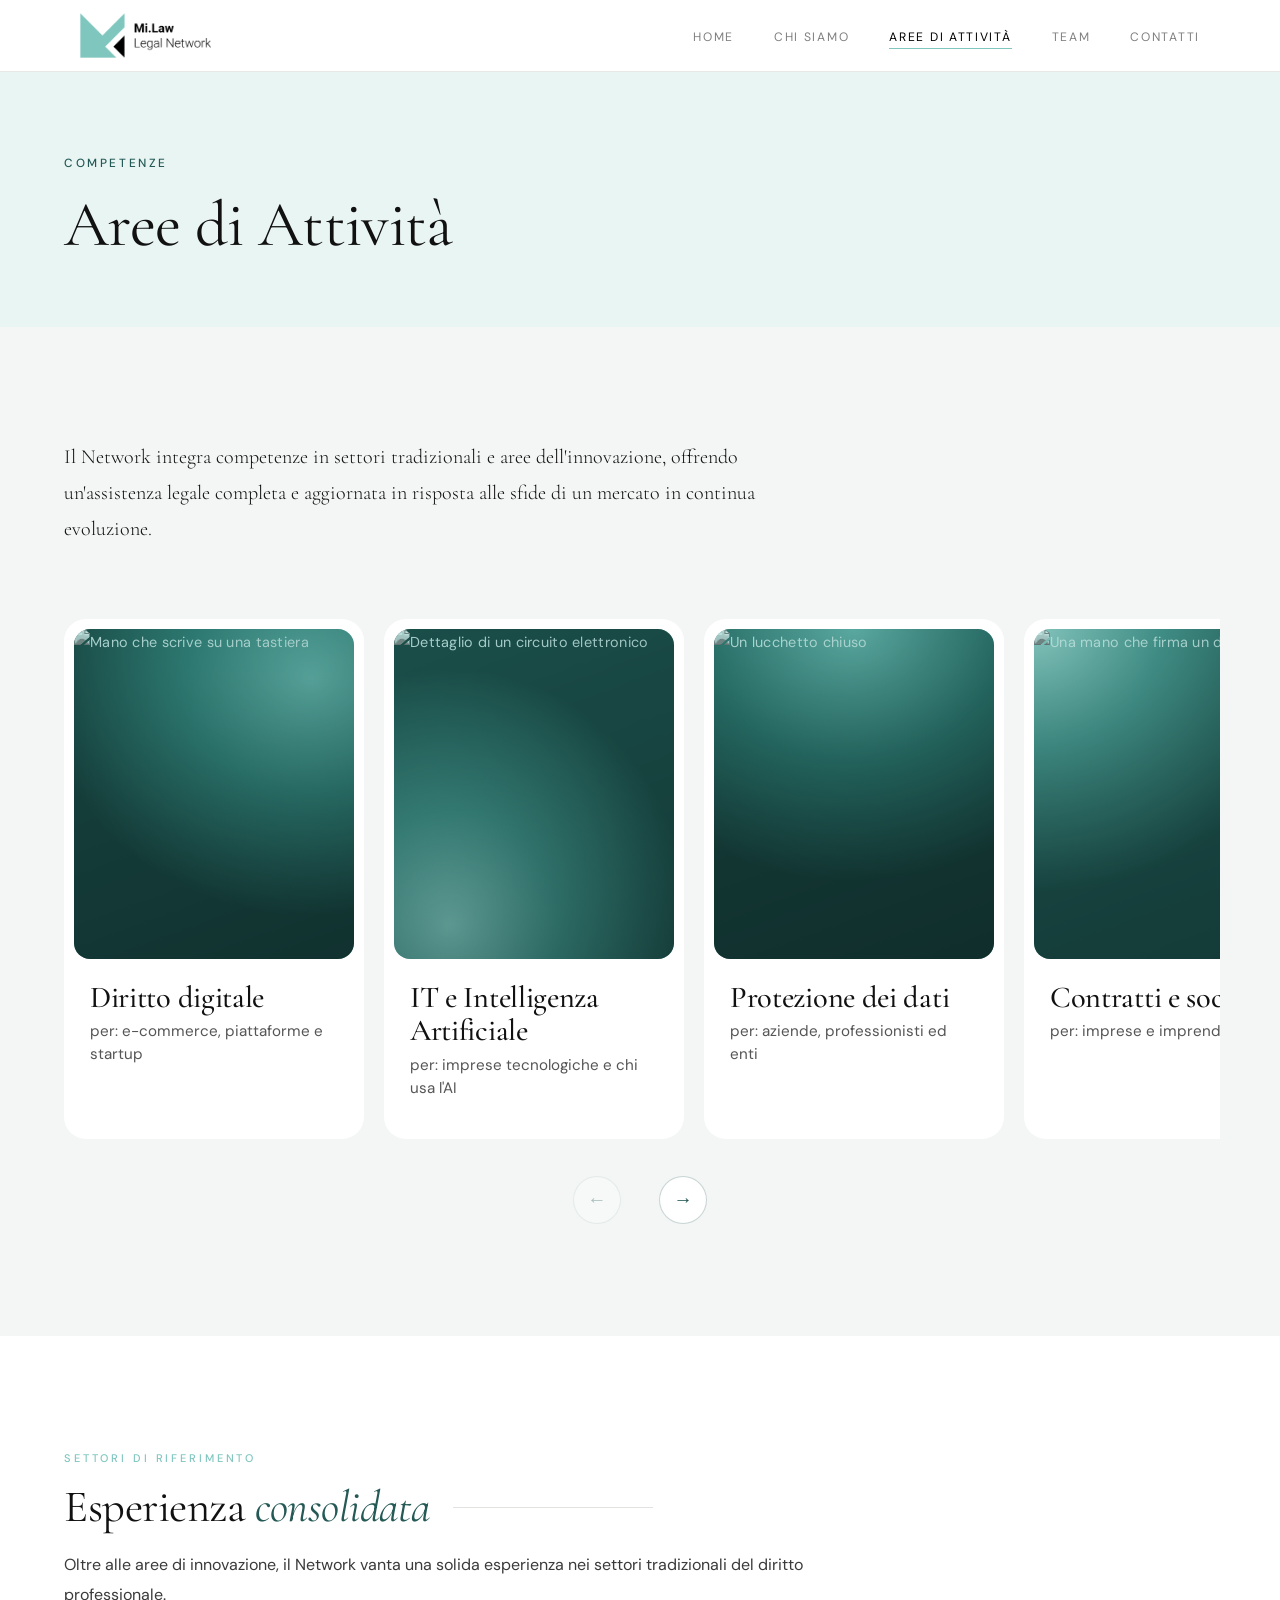
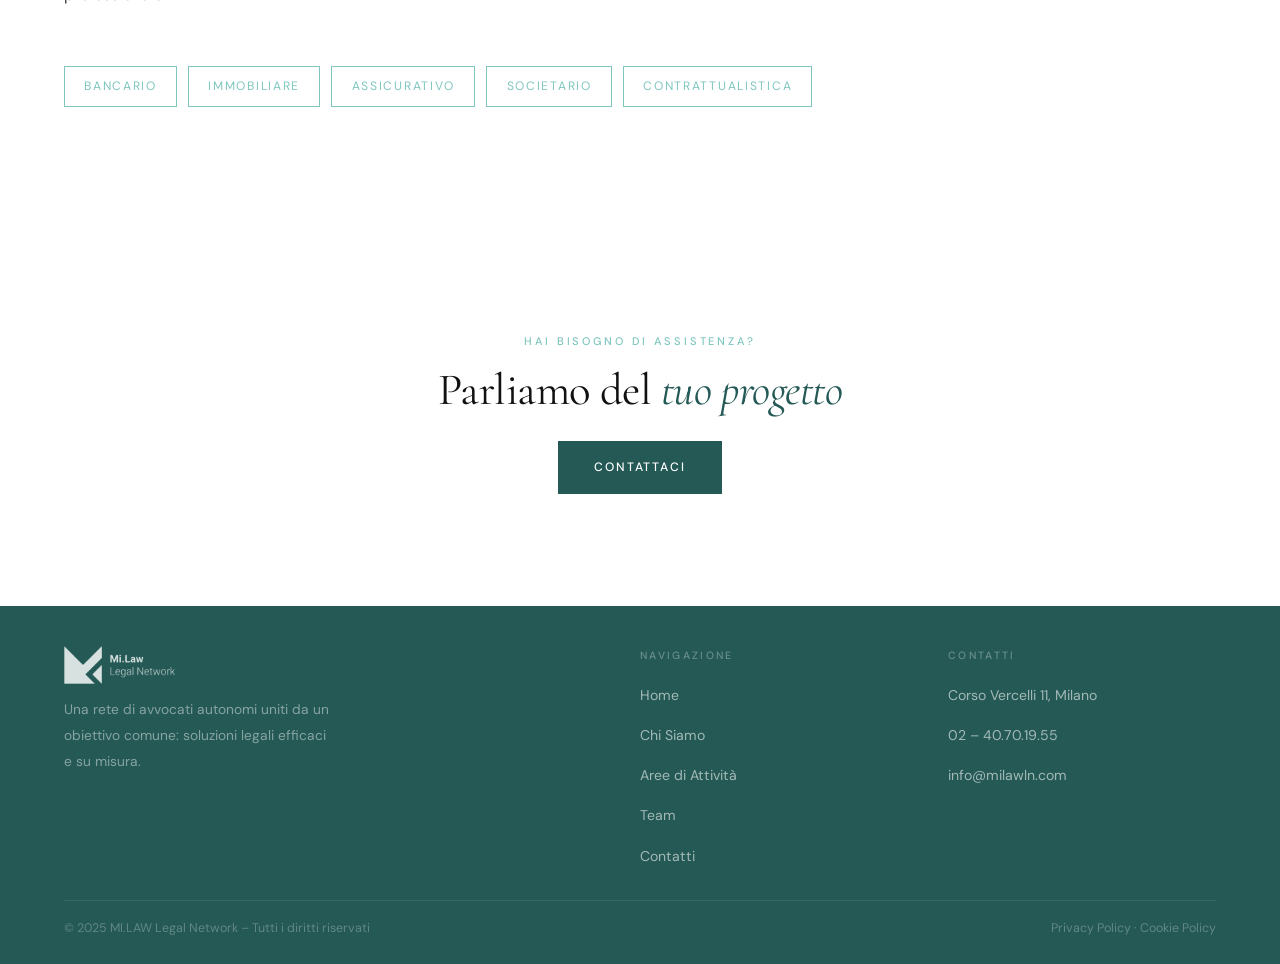
==== aree.html @ ef11dfdc "Add files via upload" ====
<!DOCTYPE html>
<html lang="it">
<head>
  <meta charset="UTF-8">
  <meta name="robots" content="noindex, nofollow"><!-- solo anteprima: togliere nella versione su Hostinger -->
  <meta name="viewport" content="width=device-width, initial-scale=1.0">
  <title>Aree di Attività – MI.LAW Legal Network</title>
  <meta name="description" content="Le aree di attività di MI.LAW: Diritto Digitale, IT e AI, Data Protection, Diritto Commerciale, Consumer Law.">
  <link rel="stylesheet" href="style.css">
  <link rel="stylesheet" href="tema.css?v=3">
  </head>
<body>


  <nav class="navbar">
    <div class="container">
      <a href="index.html" class="logo" aria-label="MI.LAW Legal Network - Home">
        <img src="img/logomilaw.png" alt="MI.LAW Legal Network"
             onerror="this.style.display='none';this.nextElementSibling.style.display='inline'">
        <span class="logo-text" style="display:none;">MI.LAW <span>Legal Network</span></span>
      </a>
      <button class="hamburger" id="hamburger" aria-label="Apri menu" aria-expanded="false">
        <span></span><span></span><span></span>
      </button>
      <ul class="nav-links" id="nav-links" role="list">
        <li><a href="index.html">Home</a></li>
        <li><a href="chi-siamo.html">Chi Siamo</a></li>
        <li><a href="aree.html" class="active">Aree di Attività</a></li>
        <li><a href="team.html">Team</a></li>
        <li><a href="contatti.html">Contatti</a></li>
      </ul>
    </div>
  </nav>

  <main class="page-content">

    <div class="page-hero">
      <div class="container">
        <p class="page-hero-sub">Competenze</p>
        <h1>Aree di Attività</h1>
      </div>
    </div>

    <section class="section tiles-section" style="padding-bottom:2rem;">
      <div class="container fade-in">
        <p style="font-family:var(--serif); font-size:1.25rem; line-height:1.8; font-weight:300; color:var(--text); max-width:72ch;">
          Il Network integra competenze in settori tradizionali e aree dell'innovazione, offrendo un'assistenza legale completa e aggiornata in risposta alle sfide di un mercato in continua evoluzione.
        </p>
      </div>
    </section>

    <section class="section tiles-section" style="padding-top:2rem;">
      <div class="container">
        <div class="tiles" id="tiles" tabindex="0" aria-label="Aree di attività">
          <article class="area-tile">
            <div class="tile-visual v1"><img src="https://images.unsplash.com/photo-1772115428479-9045bc0c2a3d?w=900&q=75&auto=format&fit=crop" alt="Mano che scrive su una tastiera" loading="lazy"></div>
            <div class="tile-body">
              <h3>Diritto digitale</h3>
              <p class="tile-per">per: e-commerce, piattaforme e startup</p>
              <div class="tile-more">
                <p>Ci occupiamo di:</p>
                <ul><li>Termini e condizioni per siti e app</li><li>Contratti online e marketplace</li><li>Tutela dei diritti in rete</li></ul>
                <a href="contatti.html?area=digitale">Scrivici →</a>
              </div>
            </div>
          </article>
          <article class="area-tile">
            <div class="tile-visual v2"><img src="https://images.unsplash.com/photo-1727434032773-af3cd98375ba?w=900&q=75&auto=format&fit=crop" alt="Dettaglio di un circuito elettronico" loading="lazy"></div>
            <div class="tile-body">
              <h3>IT e Intelligenza Artificiale</h3>
              <p class="tile-per">per: imprese tecnologiche e chi usa l'AI</p>
              <div class="tile-more">
                <p>Ci occupiamo di:</p>
                <ul><li>Contratti IT e licenze software</li><li>Adeguamento all'AI Act europeo</li><li>Regole interne per l'uso dell'AI</li></ul>
                <a href="contatti.html?area=ai">Scrivici →</a>
              </div>
            </div>
          </article>
          <article class="area-tile">
            <div class="tile-visual v3"><img src="https://images.unsplash.com/photo-1735613293495-070bc29d480c?w=900&q=75&auto=format&fit=crop" alt="Un lucchetto chiuso" loading="lazy"></div>
            <div class="tile-body">
              <h3>Protezione dei dati</h3>
              <p class="tile-per">per: aziende, professionisti ed enti</p>
              <div class="tile-more">
                <p>Ci occupiamo di:</p>
                <ul><li>Compliance GDPR e informative</li><li>Gestione dei data breach</li><li>Governance dei dati</li></ul>
                <a href="contatti.html?area=dati">Scrivici →</a>
              </div>
            </div>
          </article>
          <article class="area-tile">
            <div class="tile-visual v4"><img src="https://images.unsplash.com/photo-1450101499163-c8848c66ca85?w=900&q=75&auto=format&fit=crop" alt="Una mano che firma un documento" loading="lazy"></div>
            <div class="tile-body">
              <h3>Contratti e società</h3>
              <p class="tile-per">per: imprese e imprenditori</p>
              <div class="tile-more">
                <p>Ci occupiamo di:</p>
                <ul><li>Contratti commerciali e di distribuzione</li><li>Joint venture e franchising</li><li>Operazioni societarie e riorganizzazioni</li></ul>
                <a href="contatti.html?area=societa">Scrivici →</a>
              </div>
            </div>
          </article>
          <article class="area-tile">
            <div class="tile-visual v5"><img src="https://images.unsplash.com/photo-1577705998148-6da4f3963bc8?w=900&q=75&auto=format&fit=crop" alt="Un pacco di cartone consegnato" loading="lazy"></div>
            <div class="tile-body">
              <h3>Tutela dei consumatori</h3>
              <p class="tile-per">per: privati e aziende che vendono online</p>
              <div class="tile-more">
                <p>Ci occupiamo di:</p>
                <ul><li>Pratiche commerciali scorrette</li><li>Clausole abusive</li><li>Conformità per l'e-commerce</li></ul>
                <a href="contatti.html?area=consumatori">Scrivici →</a>
              </div>
            </div>
          </article>
        </div>
        <div class="tiles-nav">
          <button type="button" id="tiles-prev" aria-label="Area precedente">←</button>
          <button type="button" id="tiles-next" aria-label="Area successiva">→</button>
        </div>
      </div>
    </section>

    <!-- SETTORI DI RIFERIMENTO -->
    <section class="section">
      <div class="container">
        <div class="section-header fade-in">
          <span class="section-tag">Settori di riferimento</span>
          <div class="section-line">
            <h2>Esperienza <em>consolidata</em></h2>
          </div>
          <p style="margin-top:1rem;">Oltre alle aree di innovazione, il Network vanta una solida esperienza nei settori tradizionali del diritto professionale.</p>
        </div>
        <div style="display:flex; flex-wrap:wrap; gap:0.7rem; margin-top:2rem;">
          <span style="border:1px solid var(--teal); color:var(--teal); padding:0.5rem 1.2rem; font-size:0.76rem; letter-spacing:0.14em; text-transform:uppercase; font-family:var(--sans);">Bancario</span>
          <span style="border:1px solid var(--teal); color:var(--teal); padding:0.5rem 1.2rem; font-size:0.76rem; letter-spacing:0.14em; text-transform:uppercase; font-family:var(--sans);">Immobiliare</span>
          <span style="border:1px solid var(--teal); color:var(--teal); padding:0.5rem 1.2rem; font-size:0.76rem; letter-spacing:0.14em; text-transform:uppercase; font-family:var(--sans);">Assicurativo</span>
          <span style="border:1px solid var(--teal); color:var(--teal); padding:0.5rem 1.2rem; font-size:0.76rem; letter-spacing:0.14em; text-transform:uppercase; font-family:var(--sans);">Societario</span>
          <span style="border:1px solid var(--teal); color:var(--teal); padding:0.5rem 1.2rem; font-size:0.76rem; letter-spacing:0.14em; text-transform:uppercase; font-family:var(--sans);">Contrattualistica</span>
        </div>
      </div>
    </section>

    <section class="section" style="text-align:center;">
      <div class="container fade-in">
        <span class="section-tag" style="display:block;">Hai bisogno di assistenza?</span>
        <h2 style="margin-top:0.5rem; margin-bottom:1.5rem;">Parliamo del <em>tuo progetto</em></h2>
        <a href="contatti.html" class="btn btn-primary">Contattaci</a>
      </div>
    </section>

  </main>

  <footer>
    <div class="container">
      <div class="footer-grid">
        <div class="footer-brand">
          <a href="index.html" class="footer-logo" aria-label="MI.LAW Home">
            <img src="img/logomilaw.png" alt="MI.LAW Legal Network"
                 onerror="this.style.display='none';this.nextElementSibling.style.display='inline'">
            <span class="logo-text" style="display:none;">MI.LAW <span>Legal Network</span></span>
          </a>
          <p>Una rete di avvocati autonomi uniti da un obiettivo comune: soluzioni legali efficaci e su misura.</p>
        </div>
        <div class="footer-col">
          <h4>Navigazione</h4>
          <ul>
            <li><a href="index.html">Home</a></li>
            <li><a href="chi-siamo.html">Chi Siamo</a></li>
            <li><a href="aree.html">Aree di Attività</a></li>
            <li><a href="team.html">Team</a></li>
            <li><a href="contatti.html">Contatti</a></li>
          </ul>
        </div>
        <div class="footer-col">
          <h4>Contatti</h4>
          <ul>
            <li><a href="https://maps.google.com?q=Corso+Vercelli+11+Milano" target="_blank" rel="noopener">Corso Vercelli 11, Milano</a></li>
            <li><a href="tel:024070195502">02 – 40.70.19.55</a></li>
            <li><a href="mailto:info@milawln.com">info@milawln.com</a></li>
          </ul>
        </div>
      </div>
      <div class="footer-bottom">
        <p>© 2025 MI.LAW Legal Network – Tutti i diritti riservati</p>
        <p><a href="#">Privacy Policy</a> · <a href="#">Cookie Policy</a></p>
      </div>
    </div>
  </footer>

  <script>
    const hamburger = document.getElementById('hamburger');
    const navLinks  = document.getElementById('nav-links');
    hamburger.addEventListener('click', () => { const open = navLinks.classList.toggle('open'); hamburger.setAttribute('aria-expanded', open); });
    const obs = new IntersectionObserver(entries => entries.forEach(e => { if (e.isIntersecting) e.target.classList.add('visible'); }), { threshold: 0.1 });
    document.querySelectorAll('.fade-in').forEach(el => obs.observe(el));
    // Aree: frecce del carosello
    (function () {
      var t = document.getElementById('tiles'), p = document.getElementById('tiles-prev'), n = document.getElementById('tiles-next');
      function step() { var c = t.querySelector('.area-tile'); return c ? c.getBoundingClientRect().width + 20 : 300; }
      function upd() { p.disabled = t.scrollLeft < 10; n.disabled = t.scrollLeft + t.clientWidth > t.scrollWidth - 10; }
      p.addEventListener('click', function () { t.scrollBy({ left: -step(), behavior: 'smooth' }); });
      n.addEventListener('click', function () { t.scrollBy({ left: step(), behavior: 'smooth' }); });
      t.addEventListener('scroll', upd, { passive: true }); window.addEventListener('resize', upd); upd();
    })();
  </script>

</body>
</html>
---- style.css ----
/* ============================================================
   MI.LAW - LEGAL NETWORK | style.css  v4.0
   Palette: #7fc6bf (Teal) · #FFFFFF (White) · #000000 (Black)
   ============================================================ */

@import url('https://fonts.googleapis.com/css2?family=Cormorant+Garamond:ital,wght@0,300;0,400;0,600;1,300;1,400;1,600&family=DM+Sans:ital,wght@0,300;0,400;0,500;1,300&display=swap');

/* ── Reset & Base ── */
*, *::before, *::after { box-sizing: border-box; margin: 0; padding: 0; }

:root {
  --teal:     #7fc6bf;
  --teal-dk:  #5fada6;
  --white:    #ffffff;
  --black:    #000000;
  --gray:     #f5f5f3;
  --gray-md:  #ebebea;
  --text:     #111111;
  --text-sub: #3a3a3a;
  --text-lt:  #555555;
  --border:   #e2e2e0;
  --serif:    'Cormorant Garamond', Georgia, serif;
  --sans:     'DM Sans', system-ui, sans-serif;
  --max:      1200px;
  --nav-h:    72px;
}

html { scroll-behavior: smooth; }

body {
  font-family: var(--sans);
  font-weight: 400;
  font-size: 17px;           /* +1px per leggibilità */
  line-height: 1.85;         /* interlinea più ariosa */
  color: var(--text);
  background: var(--white);
  -webkit-font-smoothing: antialiased;
}

a       { color: inherit; text-decoration: none; }
img     { display: block; max-width: 100%; }

/* ══════════════════════════════════════════
   TYPOGRAPHY — migliorata leggibilità
   ══════════════════════════════════════════ */
h1, h2, h3 {
  font-family: var(--serif);
  font-weight: 400;
  line-height: 1.18;
  letter-spacing: -0.01em;
  color: var(--text);
}

h1 { font-size: clamp(2.4rem, 5vw, 4rem); }
h2 { font-size: clamp(1.9rem, 3.5vw, 2.9rem); }
h3 { font-size: clamp(1.15rem, 1.8vw, 1.4rem); font-weight: 400; }

em { color: var(--teal); font-style: italic; }

p {
  font-size: 1rem;           /* base fisso più leggibile */
  color: var(--text-sub);
  max-width: 68ch;
  line-height: 1.88;         /* più spazio tra le righe */
  margin-bottom: 0;
}

/* ══════════════════════════════════════════
   LAYOUT
   ══════════════════════════════════════════ */
.container {
  width: min(var(--max), 100% - 5rem);
  margin-inline: auto;
}

@media (max-width: 600px) {
  .container { width: min(var(--max), 100% - 2.5rem); }
}

/* ══════════════════════════════════════════
   NAVBAR
   ══════════════════════════════════════════ */
.navbar {
  position: static;
  width: 100%;
  height: var(--nav-h);
  background: var(--white);
  display: flex;
  align-items: center;
  border-bottom: 1px solid #e8e8e6;
  z-index: 100;
}

.navbar .container {
  display: flex;
  align-items: center;
  justify-content: space-between;
  width: 100%;
  max-width: 1200px;
  margin: 0 auto;
  padding: 0 2.5rem;
}

.logo {
  display: flex;
  align-items: center;
  flex-shrink: 0;
  line-height: 1;
}

.logo img {
  height: 45px;
  width: auto;
  display: block;
  object-fit: contain;
}

.logo-text {
  font-family: var(--serif);
  font-size: 1.22rem;
  font-weight: 600;
  color: var(--black);
  letter-spacing: 0.12em;
  text-transform: uppercase;
}
.logo-text span {
  color: var(--teal);
  font-weight: 300;
  font-style: italic;
  letter-spacing: 0.04em;
  text-transform: none;
}

.nav-links {
  display: flex;
  gap: 2.5rem;
  list-style: none;
  flex-shrink: 0;
}

.nav-links a {
  font-family: var(--sans);
  font-size: 0.76rem;
  font-weight: 400;
  letter-spacing: 0.14em;
  text-transform: uppercase;
  color: rgba(0,0,0,0.5);
  transition: color 0.2s;
  position: relative;
  white-space: nowrap;
}

.nav-links a::after {
  content: '';
  position: absolute;
  bottom: -4px; left: 0;
  width: 0; height: 1px;
  background: var(--teal);
  transition: width 0.3s ease;
}

.nav-links a:hover,
.nav-links a.active { color: var(--black); }

.nav-links a:hover::after,
.nav-links a.active::after { width: 100%; }

.hamburger {
  display: none;
  flex-direction: column;
  gap: 5px;
  background: none;
  border: none;
  padding: 4px;
}
.hamburger span {
  display: block;
  width: 24px; height: 1px;
  background: var(--black);
  transition: all 0.3s;
}

@media (max-width: 820px) {
  .hamburger { display: flex; }
  .navbar { position: relative; }
  .nav-links {
    position: absolute;
    top: var(--nav-h); left: 0; right: 0;
    background: var(--white);
    border-bottom: 1px solid #e8e8e6;
    flex-direction: column;
    gap: 0;
    padding: 1rem 0 2rem;
    transform: translateY(-110%);
    transition: transform 0.35s ease;
    z-index: 99;
  }
  .nav-links.open { transform: translateY(0); }
  .nav-links a { display: block; padding: 0.9rem 2rem; font-size: 0.88rem; }
  .navbar .container { padding: 0 1.5rem; }
}

/* ══════════════════════════════════════════
   PAGE SHELL
   ══════════════════════════════════════════ */
.page-content { min-height: 100vh; }

/* ══════════════════════════════════════════
   HERO (old centrato — mantenuto per compat.)
   ══════════════════════════════════════════ */
.hero {
  min-height: calc(100vh - var(--nav-h));
  display: flex;
  flex-direction: column;
  align-items: center;
  justify-content: center;
  text-align: center;
  padding: 6rem 1.5rem;
  position: relative;
  overflow: hidden;
}

.hero-eyebrow {
  font-family: var(--sans);
  font-size: 0.75rem;
  font-weight: 700;
  letter-spacing: 0.22em;
  text-transform: uppercase;
  color: var(--black);
  margin-bottom: 1.5rem;
  opacity: 0;
  animation: fadeUp 0.8s 0.2s ease forwards;
}

.hero h1 {
  max-width: 820px;
  margin-bottom: 2rem;
  opacity: 0;
  animation: fadeUp 0.9s 0.4s ease forwards;
}
.hero h1 em { display: block; color: var(--teal); }

.hero-text {
  max-width: 600px;
  font-size: 1.04rem;
  line-height: 1.9;
  color: var(--text-sub);
  margin-bottom: 3rem;
  opacity: 0;
  animation: fadeUp 1s 0.6s ease forwards;
}

.btn-group {
  display: flex;
  gap: 1rem;
  flex-wrap: wrap;
  justify-content: center;
  opacity: 0;
  animation: fadeUp 1s 0.8s ease forwards;
}

/* ══════════════════════════════════════════
   BUTTONS
   ══════════════════════════════════════════ */
.btn {
  display: inline-block;
  font-family: var(--sans);
  font-size: 0.76rem;
  font-weight: 500;
  letter-spacing: 0.16em;
  text-transform: uppercase;
  padding: 0.9rem 2.2rem;
  border: 1px solid currentColor;
  transition: all 0.25s ease;
}

.btn-primary { background: var(--black); color: var(--white); border-color: var(--black); }
.btn-primary:hover { background: var(--teal); border-color: var(--teal); color: var(--white); }

.btn-secondary { background: transparent; color: var(--black); border-color: var(--teal); }
.btn-secondary:hover { background: var(--teal); color: var(--white); }

/* ══════════════════════════════════════════
   SECTION BASE
   ══════════════════════════════════════════ */
.section { padding: 7rem 1.5rem; }
.section-alt { background: var(--gray); }

.section-header { margin-bottom: 3.5rem; }

.section-tag {
  font-family: var(--sans);
  font-size: 0.69rem;
  font-weight: 500;
  letter-spacing: 0.26em;
  text-transform: uppercase;
  color: var(--teal);
  margin-bottom: 0.8rem;
  display: block;
}

.section-line {
  display: flex;
  align-items: center;
  gap: 1.5rem;
}
.section-line::after {
  content: '';
  flex: 1;
  height: 1px;
  background: var(--border);
  max-width: 200px;
}

/* ══════════════════════════════════════════
   PAGE HERO (Internal Pages)
   ══════════════════════════════════════════ */
.page-hero {
  background: var(--black);
  color: var(--white);
  padding: 5rem 1.5rem 4rem;
}

.page-hero h1 { color: var(--white); }
.page-hero .page-hero-sub {
  display: block;
  color: rgba(255,255,255,0.45);
  font-size: 0.74rem;
  letter-spacing: 0.22em;
  text-transform: uppercase;
  margin-bottom: 0.8rem;
  font-family: var(--sans);
  font-weight: 500;
}

/* ══════════════════════════════════════════
   CHI SIAMO
   ══════════════════════════════════════════ */
.about-grid {
  display: grid;
  grid-template-columns: 1fr 1fr;
  gap: 5rem;
  align-items: start;
}

.about-right {
  padding-top: 0.5rem;
  border-left: 1px solid var(--border);
  padding-left: 3rem;
}

.pillar-list {
  list-style: none;
  margin-top: 2rem;
  display: flex;
  flex-direction: column;
  gap: 1rem;
}

.pillar-list li {
  display: flex;
  align-items: baseline;
  gap: 0.75rem;
  font-size: 0.95rem;
  font-weight: 400;
  color: var(--text-sub);
  line-height: 1.6;
}

.pillar-list li::before {
  content: '';
  width: 5px; height: 5px;
  border-radius: 50%;
  background: var(--teal);
  flex-shrink: 0;
  transform: translateY(-1px);
}

@media (max-width: 768px) {
  .about-grid { grid-template-columns: 1fr; gap: 3rem; }
  .about-right { border-left: none; padding-left: 0; border-top: 1px solid var(--border); padding-top: 2rem; }
}

/* ══════════════════════════════════════════
   AREA CARDS (Aree + Approccio Home)
   ══════════════════════════════════════════ */
.areas-grid {
  display: grid;
  grid-template-columns: repeat(auto-fit, minmax(280px, 1fr));
  gap: 0;
  border: 1px solid var(--border);
}

.area-card {
  padding: 2.8rem 2.4rem;
  border-right: 1px solid var(--border);
  border-bottom: 1px solid var(--border);
  position: relative;
  overflow: hidden;
  transition: background 0.28s ease;
  background: var(--white);
}

.area-card:hover { background: #111; }
.area-card:hover .area-num  { color: rgba(127,198,191,0.7); }
.area-card:hover h3          { color: var(--white); }
.area-card:hover .area-desc  { color: rgba(255,255,255,0.75); }
.area-card:hover .area-icon-wrap svg { stroke: var(--teal); }

.area-card::before {
  content: '';
  position: absolute;
  bottom: 0; left: 0;
  width: 0; height: 2px;
  background: var(--teal);
  transition: width 0.4s ease;
}
.area-card:hover::before { width: 100%; }

.area-num {
  font-family: var(--serif);
  font-size: 0.76rem;
  color: var(--teal);
  letter-spacing: 0.12em;
  margin-bottom: 1rem;
  transition: color 0.28s;
}

.area-icon-wrap {
  margin-bottom: 1.1rem;
  line-height: 1;
}
.area-icon-wrap svg {
  display: block;
  transition: stroke 0.28s ease;
}

.area-card h3 {
  font-size: 1.1rem;
  margin-bottom: 0.7rem;
  transition: color 0.28s;
  color: var(--text);
}

.area-desc {
  font-size: 0.92rem;         /* +leggibilità */
  color: var(--text-lt);
  line-height: 1.82;
  max-width: none;
  transition: color 0.28s;
}

/* ══════════════════════════════════════════
   TEAM — FLIP CARDS
   ══════════════════════════════════════════ */
.team-grid {
  display: grid;
  grid-template-columns: repeat(auto-fill, minmax(260px, 1fr));
  gap: 1.5rem;
}

.flip-card {
  height: 400px;
  position: relative;
  overflow: hidden;
}

/* Il wrapper non ruota più — fronte e retro si sovrappongono */
.flip-card-inner {
  position: absolute;
  inset: 0;
}

/* ── FRONTE: placeholder foto ── */
.flip-front {
  position: absolute;
  inset: 0;
  background: linear-gradient(160deg, #aeaeab 0%, #c6c6c3 100%);
  display: flex;
  flex-direction: column;
  justify-content: flex-end;
  transition: opacity 0.45s ease;
  z-index: 1;
}

/* ── RETRO: sale dal basso con clip-path ── */
.flip-back {
  position: absolute;
  inset: 0;
  background: var(--black);
  padding: 2rem 2rem 2rem;
  display: flex;
  flex-direction: column;
  justify-content: space-between;
  gap: 1rem;
  clip-path: inset(100% 0 0 0);
  transition: clip-path 0.5s cubic-bezier(0.4, 0, 0.2, 1);
  z-index: 2;
}

/* Hover / touch-flipped */
.flip-card:hover .flip-back,
.flip-card.is-flipped .flip-back {
  clip-path: inset(0% 0 0 0);
}

.flip-card:hover .flip-front,
.flip-card.is-flipped .flip-front {
  opacity: 0;
}

.flip-photo-placeholder {
  position: absolute;
  inset: 0;
  display: flex;
  flex-direction: column;
  align-items: center;
  justify-content: center;
  gap: 0.7rem;
}

.flip-photo-placeholder svg { display: none; }

/* Ritratto: quando arrivano le foto, basta inserire
   <img class="flip-photo" src="img/team/nome.jpg" alt="Avv. Nome Cognome">
   al posto del blocco .flip-photo-placeholder */
.flip-photo {
  position: absolute;
  inset: 0;
  width: 100%;
  height: 100%;
  object-fit: cover;
  object-position: center 20%;
  filter: grayscale(1);
}

.flip-photo-placeholder::before,
.flip-photo-placeholder::after {
  content: '';
  display: block;
  width: 28px;
  height: 1px;
  background: rgba(255,255,255,0.38);
}

.flip-photo-placeholder span {
  font-family: var(--serif);
  font-size: 0.95rem;
  font-weight: 300;
  font-style: italic;
  letter-spacing: 0.08em;
  color: rgba(255,255,255,0.45);
}

/* Fascia nome in basso */
.flip-front-content {
  position: relative;
  z-index: 2;
  padding: 1.4rem 1.8rem 1.8rem;
  background: linear-gradient(to top, rgba(0,0,0,0.78) 0%, rgba(0,0,0,0.4) 65%, transparent 100%);
}

.flip-role {
  font-size: 0.6rem;
  font-weight: 500;
  letter-spacing: 0.24em;
  text-transform: uppercase;
  color: var(--teal);
  margin-bottom: 0.3rem;
}

.flip-front h3 {
  font-size: 1.2rem;
  color: #fff;
  margin-bottom: 0.2rem;
}

.flip-front .flip-areas {
  font-size: 0.78rem;
  color: rgba(255,255,255,0.65);
  line-height: 1.5;
}

.flip-avatar { display: none; }

/* barra teal sinistra */
.flip-front::before {
  content: '';
  position: absolute;
  top: 0; left: 0;
  width: 3px; height: 0;
  background: var(--teal);
  transition: height 0.4s ease;
  z-index: 3;
}
.flip-card:hover .flip-front::before,
.flip-card.is-flipped .flip-front::before { height: 100%; }

/* ── RETRO: testo specializzazione ── */
.flip-back {
  background: var(--black);
  padding: 2rem 2rem 2rem;
  display: flex;
  flex-direction: column;
  justify-content: space-between;
  gap: 1rem;
}

.flip-back-role,
.flip-back h3 {
  display: none;
}

.flip-back-desc {
  font-size: 0.84rem;
  color: rgba(255,255,255,0.72);
  line-height: 1.78;
  flex: 1;
  overflow: hidden;
  display: -webkit-box;
  -webkit-line-clamp: 7;
  -webkit-box-orient: vertical;
}

.flip-tags {
  display: flex;
  flex-wrap: wrap;
  gap: 0.4rem;
  margin-top: 1rem;
}

.flip-tag {
  font-size: 0.6rem;
  font-weight: 500;
  letter-spacing: 0.14em;
  text-transform: uppercase;
  color: rgba(127,198,191,0.85);
  border: 1px solid rgba(127,198,191,0.35);
  padding: 0.25rem 0.6rem;
}

.flip-back-cta {
  display: inline-flex;
  align-items: center;
  justify-content: center;
  gap: 0.5rem;
  margin-top: 1.2rem;
  padding: 0.75rem 1.5rem;
  font-size: 0.68rem;
  font-weight: 500;
  letter-spacing: 0.18em;
  text-transform: uppercase;
  color: var(--black);
  background: var(--teal);
  font-family: var(--sans);
  text-decoration: none;
  transition: background 0.2s, color 0.2s, gap 0.2s;
  align-self: flex-start;
}
.flip-back-cta:hover { background: #fff; color: var(--black); gap: 0.8rem; }

/* Card senza profilo: disabilita il reveal */
.flip-card.no-profile:hover .flip-back,
.flip-card.no-profile.is-flipped .flip-back { clip-path: inset(100% 0 0 0); }
.flip-card.no-profile:hover .flip-front,
.flip-card.no-profile.is-flipped .flip-front { opacity: 1; }

/* Responsivo tablet/mobile */
@media (max-width: 900px) {
  .team-grid { grid-template-columns: repeat(2, 1fr); gap: 1rem; }
  .flip-card  { height: 340px; }
}

@media (max-width: 540px) {
  .team-grid { grid-template-columns: 1fr; gap: 1rem; }
  .flip-card  { height: 320px; }
}

/* ══════════════════════════════════════════
   CONTATTI
   ══════════════════════════════════════════ */
.contact-grid {
  display: grid;
  grid-template-columns: 1fr 1fr;
  gap: 5rem;
  align-items: start;
}

.contact-info-block { display: flex; flex-direction: column; gap: 1.8rem; }

.contact-item { display: flex; gap: 1rem; align-items: flex-start; }
.contact-icon { color: var(--teal); flex-shrink: 0; margin-top: 2px; }

.contact-label {
  font-size: 0.67rem;
  font-weight: 500;
  letter-spacing: 0.18em;
  text-transform: uppercase;
  color: var(--teal);
  margin-bottom: 0.2rem;
}

.contact-value {
  font-size: 0.96rem;
  color: var(--text-sub);
  max-width: none;
  line-height: 1.7;
}

.orari-block {
  padding: 1.4rem 1.6rem;
  background: var(--gray);
  border-left: 2px solid var(--teal);
  margin-top: 1rem;
}

.form-wrapper {
  background: var(--gray);
  padding: 2.4rem;
  border: 1px solid var(--border);
}

.form-title {
  font-family: var(--serif);
  font-size: 1.3rem;
  font-weight: 400;
  color: var(--text);
  margin-bottom: 1.6rem;
}

.form-grid { display: flex; flex-direction: column; gap: 1.05rem; }

.form-row {
  display: grid;
  grid-template-columns: 1fr 1fr;
  gap: 1.05rem;
}

.form-group { display: flex; flex-direction: column; gap: 0.32rem; }

.form-group label {
  font-size: 0.7rem;
  font-weight: 500;
  letter-spacing: 0.15em;
  text-transform: uppercase;
  color: var(--text-lt);
}

.form-group input,
.form-group textarea,
.form-group select {
  font-family: var(--sans);
  font-size: 0.95rem;
  font-weight: 400;
  padding: 0.75rem 1rem;
  border: 1px solid #d5d5d3;
  background: var(--white);
  color: var(--text);
  outline: none;
  transition: border-color 0.2s;
  appearance: none;
  border-radius: 0;
}

.form-group input:focus,
.form-group textarea:focus,
.form-group select:focus { border-color: var(--teal); }

.form-group textarea { resize: vertical; min-height: 120px; }

.privacy-row {
  display: flex;
  align-items: flex-start;
  gap: 0.7rem;
  padding: 0.6rem 0 0;
}

.privacy-row input[type="checkbox"] {
  width: 16px; height: 16px;
  flex-shrink: 0;
  margin-top: 3px;
  accent-color: var(--teal);
}

.privacy-row label { font-size: 0.84rem; color: var(--text-lt); line-height: 1.7; }
.privacy-row a { color: var(--teal); text-decoration: underline; text-underline-offset: 2px; }

.form-submit { margin-top: 0.4rem; }
.form-submit .btn { width: 100%; font-size: 0.76rem; text-align: center; border: none; }

.form-note { font-size: 0.78rem; color: #888; line-height: 1.65; max-width: none; margin-top: 0.5rem; }

@media (max-width: 900px) {
  .contact-grid { grid-template-columns: 1fr; gap: 3rem; }
  .form-row { grid-template-columns: 1fr; }
  .form-wrapper { padding: 1.8rem; }
}

.map-block {
  background: var(--gray);
  height: 300px;
  display: flex;
  align-items: center;
  justify-content: center;
  border: 1px solid var(--border);
  margin-top: 4rem;
}
.map-pin { text-align: center; }
.map-pin p { max-width: none; }

/* ══════════════════════════════════════════
   FOOTER
   ══════════════════════════════════════════ */
footer {
  background: var(--black);
  color: rgba(255,255,255,0.58);
  padding: 2.5rem 1.5rem 1.5rem;
}

.footer-grid {
  display: grid;
  grid-template-columns: 2fr 1fr 1fr;
  gap: 2.5rem;
  padding-bottom: 1.8rem;
  border-bottom: 1px solid rgba(255,255,255,0.08);
}

.footer-logo {
  display: block;
  margin-bottom: 0.8rem;
  line-height: 1;
}
.footer-logo img {
  height: 38px;
  width: auto;
  object-fit: contain;
  filter: brightness(0) invert(1);
  opacity: 0.82;
}

.footer-brand p {
  font-size: 0.86rem;
  color: rgba(255,255,255,0.45);
  max-width: 30ch;
  line-height: 1.88;
}

.footer-col h4 {
  font-family: var(--sans);
  font-size: 0.66rem;
  font-weight: 500;
  letter-spacing: 0.22em;
  text-transform: uppercase;
  color: rgba(255,255,255,0.32);
  margin-bottom: 0.8rem;
}

.footer-col ul { list-style: none; display: flex; flex-direction: column; gap: 0.55rem; }

.footer-col ul li a {
  font-size: 0.88rem;
  color: rgba(255,255,255,0.58);
  transition: color 0.2s;
}
.footer-col ul li a:hover { color: var(--teal); }

.footer-bottom {
  display: flex;
  align-items: center;
  justify-content: space-between;
  flex-wrap: wrap;
  gap: 1rem;
  padding-top: 1rem;
}

.footer-bottom p { font-size: 0.78rem; color: rgba(255,255,255,0.28); max-width: none; }
.footer-bottom a { color: rgba(255,255,255,0.28); transition: color 0.2s; }
.footer-bottom a:hover { color: var(--teal); }

@media (max-width: 768px) {
  .footer-grid { grid-template-columns: 1fr; gap: 2.5rem; }
  .footer-bottom { flex-direction: column; text-align: center; }
}

/* ══════════════════════════════════════════
   VALORI (Chi Siamo)
   ══════════════════════════════════════════ */
.valore-card {
  padding: 2.8rem 2.4rem;
  background: var(--white);
  border: 1px solid var(--border);
  position: relative;
  overflow: hidden;
  transition: background 0.25s ease, border-color 0.25s ease;
}

.valore-card::before {
  content: '';
  position: absolute;
  bottom: 0; left: 0;
  width: 0; height: 2px;
  background: var(--teal);
  transition: width 0.35s ease;
}

.valore-card:hover { background: var(--gray); border-color: var(--teal); }
.valore-card:hover::before { width: 100%; }
.valore-card:hover h3 { color: var(--teal-dk); }

.valore-card h3 { transition: color 0.25s ease; color: var(--text); }
.valore-card p  { color: var(--text-lt); max-width: none; margin-top: 0.5rem; font-size: 0.95rem; }

/* ══════════════════════════════════════════
   ANIMATIONS
   ══════════════════════════════════════════ */
@keyframes fadeUp {
  from { opacity: 0; transform: translateY(22px); }
  to   { opacity: 1; transform: translateY(0); }
}

.fade-in {
  opacity: 0;
  transform: translateY(18px);
  transition: opacity 0.65s ease, transform 0.65s ease;
}
.fade-in.visible { opacity: 1; transform: translateY(0); }

/* ══════════════════════════════════════════
   UTILITY
   ══════════════════════════════════════════ */
.teal        { color: var(--teal); }
.mt-1        { margin-top: 1rem; }
.mt-2        { margin-top: 2rem; }
.text-center { text-align: center; }

/* ══════════════════════════════════════════
   PRELOADER
   ══════════════════════════════════════════ */
#preloader {
  position: fixed;
  inset: 0;
  z-index: 10000;
  background: #0a0a0a;
  display: flex;
  align-items: center;
  justify-content: center;
  transition: opacity 0.75s ease, visibility 0.75s ease;
}

#preloader.preloader-hide {
  opacity: 0;
  visibility: hidden;
  pointer-events: none;
}

.preloader-inner {
  display: flex;
  flex-direction: column;
  align-items: center;
  gap: 2rem;
}

.preloader-logo {
  opacity: 0;
  transform: scale(0.82) translateY(10px);
  animation: preloaderLogoIn 0.7s cubic-bezier(0.22, 1, 0.36, 1) 0.2s forwards;
}

.preloader-logo img {
  height: 72px;
  width: auto;
  filter: brightness(0) invert(1);
  opacity: 0.95;
}

.preloader-bar-wrap {
  width: 160px;
  height: 1px;
  background: rgba(255,255,255,0.1);
  overflow: hidden;
  opacity: 0;
  animation: preloaderFadeIn 0.4s ease 0.7s forwards;
}

.preloader-bar {
  height: 100%;
  width: 0%;
  background: #7fc6bf;
  animation: preloaderProgress 1.8s cubic-bezier(0.4, 0, 0.2, 1) 0.8s forwards;
}

.preloader-label {
  font-family: 'DM Sans', system-ui, sans-serif;
  font-size: 0.65rem;
  font-weight: 400;
  letter-spacing: 0.3em;
  text-transform: uppercase;
  color: rgba(255,255,255,0.3);
  max-width: none;
  opacity: 0;
  animation: preloaderFadeIn 0.5s ease 0.9s forwards;
}

@keyframes preloaderLogoIn { to { opacity: 1; transform: scale(1) translateY(0); } }
@keyframes preloaderFadeIn  { to { opacity: 1; } }
@keyframes preloaderProgress {
  0%  { width: 0%; }
  60% { width: 75%; }
  85% { width: 92%; }
  100%{ width: 100%; }
}

/* ══════════════════════════════════════════
   ACCESSIBILITY WIDGET
   ══════════════════════════════════════════ */
#a11y-trigger {
  position: fixed;
  bottom: 2rem;
  right: 2rem;
  z-index: 9000;
  width: 52px;
  height: 52px;
  border-radius: 50%;
  background: var(--black);
  border: 2px solid var(--teal);
  display: flex;
  align-items: center;
  justify-content: center;
  cursor: pointer;
  box-shadow: 0 4px 20px rgba(0,0,0,0.18);
  transition: background 0.2s, transform 0.2s;
}
#a11y-trigger:hover { background: var(--teal); transform: scale(1.08); }
#a11y-trigger svg   { display: block; }

#a11y-panel {
  position: fixed;
  bottom: 5.8rem;
  right: 2rem;
  z-index: 9000;
  width: 300px;
  background: var(--white);
  border: 1px solid var(--border);
  box-shadow: 0 16px 48px rgba(0,0,0,0.14);
  padding: 1.6rem;
  transform: translateY(12px);
  opacity: 0;
  pointer-events: none;
  transition: opacity 0.25s ease, transform 0.25s ease;
}
#a11y-panel.open {
  opacity: 1;
  pointer-events: all;
  transform: translateY(0);
}

.a11y-header {
  display: flex;
  align-items: center;
  justify-content: space-between;
  margin-bottom: 1.3rem;
  padding-bottom: 1rem;
  border-bottom: 1px solid var(--border);
}
.a11y-header h3 {
  font-family: var(--sans);
  font-size: 0.78rem;
  font-weight: 500;
  letter-spacing: 0.14em;
  text-transform: uppercase;
  color: var(--text);
}
.a11y-close {
  background: none;
  border: none;
  font-size: 1.2rem;
  color: var(--text-lt);
  line-height: 1;
  padding: 2px 6px;
  cursor: pointer;
  transition: color 0.2s;
}
.a11y-close:hover { color: var(--black); }

.a11y-section-label {
  font-size: 0.62rem;
  font-weight: 500;
  letter-spacing: 0.2em;
  text-transform: uppercase;
  color: var(--teal);
  margin: 1.1rem 0 0.6rem;
  display: block;
}

.a11y-btn-group {
  display: flex;
  gap: 0.4rem;
}
.a11y-btn {
  flex: 1;
  padding: 0.5rem 0.3rem;
  border: 1px solid var(--border);
  background: var(--white);
  font-family: var(--sans);
  font-size: 0.78rem;
  font-weight: 400;
  color: var(--text);
  cursor: pointer;
  transition: all 0.18s;
  text-align: center;
}
.a11y-btn:hover        { border-color: var(--teal); color: var(--teal); }
.a11y-btn.active       { background: var(--black); color: var(--white); border-color: var(--black); }

.a11y-toggle-row {
  display: flex;
  align-items: center;
  justify-content: space-between;
  margin-bottom: 0.6rem;
}
.a11y-toggle-label { font-size: 0.86rem; color: var(--text-sub); }

.a11y-switch {
  position: relative;
  width: 38px;
  height: 21px;
  flex-shrink: 0;
}
.a11y-switch input { opacity: 0; width: 0; height: 0; }
.a11y-switch .slider {
  position: absolute;
  inset: 0;
  background: #ddd;
  border-radius: 21px;
  cursor: pointer;
  transition: background 0.22s;
}
.a11y-switch .slider::before {
  content: '';
  position: absolute;
  width: 15px; height: 15px;
  left: 3px; top: 3px;
  border-radius: 50%;
  background: white;
  transition: transform 0.22s;
  box-shadow: 0 1px 4px rgba(0,0,0,0.18);
}
.a11y-switch input:checked + .slider              { background: var(--teal); }
.a11y-switch input:checked + .slider::before      { transform: translateX(17px); }
.a11y-switch input:focus-visible + .slider        { outline: 2px solid var(--teal); outline-offset: 2px; }

.a11y-reset {
  display: block;
  text-align: center;
  margin-top: 1.2rem;
  font-size: 0.74rem;
  color: var(--text-lt);
  cursor: pointer;
  border: none;
  background: none;
  width: 100%;
  padding: 0.4rem;
  transition: color 0.2s;
}
.a11y-reset:hover { color: var(--teal); }

html.a11y-contrast { filter: contrast(1.35) saturate(0.1); }

html.a11y-dark body          { background: #111; color: #f0f0f0; }
html.a11y-dark .navbar       { background: #1a1a1a; border-color: #333; }
html.a11y-dark .section-alt  { background: #1c1c1c; }
html.a11y-dark .area-card    { background: #1c1c1c; border-color: #333; }
html.a11y-dark .valore-card  { background: #1c1c1c; border-color: #333; }
html.a11y-dark .flip-front   { background: #1c1c1c; }
html.a11y-dark p             { color: #ccc; }
html.a11y-dark h1, html.a11y-dark h2, html.a11y-dark h3 { color: #f0f0f0; }

html.a11y-dyslexia body,
html.a11y-dyslexia p,
html.a11y-dyslexia a,
html.a11y-dyslexia button,
html.a11y-dyslexia li  { font-family: Arial, Helvetica, sans-serif !important; letter-spacing: 0.04em; word-spacing: 0.12em; line-height: 1.95 !important; }

html.a11y-links a {
  text-decoration: underline !important;
  text-underline-offset: 3px;
  outline: 1px dashed var(--teal);
  outline-offset: 2px;
}

html.a11y-bigcursor,
html.a11y-bigcursor a,
html.a11y-bigcursor button { cursor: url("data:image/svg+xml,%3Csvg xmlns='http://www.w3.org/2000/svg' width='32' height='32' viewBox='0 0 32 32'%3E%3Ccircle cx='16' cy='16' r='14' fill='none' stroke='%237fc6bf' stroke-width='2'/%3E%3Ccircle cx='16' cy='16' r='4' fill='%237fc6bf'/%3E%3C/svg%3E") 16 16, auto !important; }

html.a11y-spacing p,
html.a11y-spacing li,
html.a11y-spacing .area-desc { line-height: 2.2 !important; letter-spacing: 0.03em; }

html.a11y-focus *:focus {
  outline: 3px solid var(--teal) !important;
  outline-offset: 3px !important;
}

/* ══════════════════════════════════════════
   COOKIE BANNER
   ══════════════════════════════════════════ */
#cookie-banner {
  position: fixed;
  bottom: 0; left: 0; right: 0;
  z-index: 8900;
  background: var(--white);
  border-top: 1px solid var(--border);
  box-shadow: 0 -8px 40px rgba(0,0,0,0.08);
  padding: 1.4rem 2rem;
  transform: translateY(100%);
  opacity: 0;
  transition: transform 0.45s cubic-bezier(0.22,1,0.36,1), opacity 0.45s ease;
}

#cookie-banner.cookie-visible { transform: translateY(0); opacity: 1; }

.cookie-inner {
  display: flex;
  align-items: center;
  justify-content: space-between;
  gap: 2rem;
  max-width: 1200px;
  margin: 0 auto;
  flex-wrap: wrap;
}

.cookie-text { flex: 1; min-width: 260px; }

.cookie-title {
  font-family: var(--serif);
  font-size: 1.05rem;
  font-weight: 400;
  color: var(--text);
  margin-bottom: 0.35rem;
  max-width: none;
}

.cookie-body {
  font-size: 0.86rem;
  color: var(--text-lt);
  line-height: 1.68;
  max-width: 68ch;
}

.cookie-body a { color: var(--teal); text-decoration: underline; text-underline-offset: 2px; }

.cookie-actions {
  display: flex;
  gap: 0.6rem;
  flex-shrink: 0;
  flex-wrap: wrap;
  align-items: center;
}

.cookie-btn {
  font-family: var(--sans);
  font-size: 0.72rem;
  font-weight: 500;
  letter-spacing: 0.12em;
  text-transform: uppercase;
  padding: 0.7rem 1.4rem;
  border: 1px solid var(--border);
  background: var(--white);
  color: var(--text);
  cursor: pointer;
  transition: all 0.2s ease;
  white-space: nowrap;
}

.cookie-customize:hover { border-color: var(--teal); color: var(--teal); }
.cookie-reject { background: var(--white); border-color: var(--black); color: var(--black); }
.cookie-reject:hover { background: var(--gray); }
.cookie-accept { background: var(--black); border-color: var(--black); color: var(--white); }
.cookie-accept:hover { background: var(--teal); border-color: var(--teal); }

#cookie-modal {
  position: fixed;
  inset: 0;
  z-index: 9500;
  display: flex;
  align-items: center;
  justify-content: center;
}

.cookie-modal-overlay {
  position: absolute;
  inset: 0;
  background: rgba(0,0,0,0.45);
}

.cookie-modal-box {
  position: relative;
  z-index: 1;
  background: var(--white);
  width: min(520px, 92vw);
  border: 1px solid var(--border);
  box-shadow: 0 24px 64px rgba(0,0,0,0.16);
}

.cookie-modal-header {
  display: flex;
  align-items: center;
  justify-content: space-between;
  padding: 1.4rem 1.8rem;
  border-bottom: 1px solid var(--border);
}

.cookie-modal-header h3 {
  font-family: var(--sans);
  font-size: 0.8rem;
  font-weight: 500;
  letter-spacing: 0.14em;
  text-transform: uppercase;
  color: var(--text);
}

.cookie-modal-body { padding: 0.4rem 1.8rem; }

.cookie-row {
  display: flex;
  align-items: center;
  justify-content: space-between;
  gap: 1.5rem;
  padding: 1.2rem 0;
  border-bottom: 1px solid var(--border);
}

.cookie-cat-title { font-size: 0.92rem; font-weight: 500; color: var(--text); margin-bottom: 0.25rem; max-width: none; }
.cookie-cat-desc  { font-size: 0.82rem; color: var(--text-lt); line-height: 1.6; max-width: 34ch; }

.cookie-modal-footer {
  padding: 1.2rem 1.8rem;
  border-top: 1px solid var(--border);
  display: flex;
  justify-content: flex-end;
}

@media (max-width: 640px) {
  .cookie-inner { flex-direction: column; align-items: flex-start; gap: 1.2rem; }
  .cookie-actions { width: 100%; justify-content: flex-end; }
  #cookie-banner { padding: 1.2rem 1.4rem; }
}

/* ══════════════════════════════════════════
   HERO SPLIT — Layout asimmetrico
   ══════════════════════════════════════════ */
/* ── HERO COVER — immagine Milano a tutta pagina ── */
.hero-cover {
  position: relative;
  width: 100%;
  height: 100vh;
  min-height: 580px;
  max-height: 960px;
  overflow: hidden;
}

.hero-cover-img {
  position: absolute;
  inset: 0;
  width: 100%;
  height: 100%;
  object-fit: cover;
  object-position: center 30%;
  filter: grayscale(100%) contrast(1.05) brightness(0.92);
  display: block;
}

.hero-cover-overlay {
  position: absolute;
  inset: 0;
  /* Gradiente morbido — più chiaro in alto, leggermente più scuro in basso */
  background: linear-gradient(
    to bottom,
    rgba(0,0,0,0.22) 0%,
    rgba(0,0,0,0.38) 50%,
    rgba(0,0,0,0.58) 100%
  );
}

.hero-cover-content {
  position: absolute;
  inset: 0;
  display: flex;
  flex-direction: column;
  justify-content: flex-end;
  padding: 0 5rem 5.5rem;
  max-width: 820px;
  opacity: 0;
  animation: fadeUp 1s 0.3s ease forwards;
}

.hero-cover-tag {
  font-family: var(--sans);
  font-size: 0.68rem;
  font-weight: 600;
  letter-spacing: 0.26em;
  text-transform: uppercase;
  color: rgba(127,198,191,0.95);
  display: block;
  margin-bottom: 1.4rem;
}

.hero-cover-content h1 {
  font-size: clamp(3rem, 6.5vw, 5.8rem);
  color: var(--white);
  line-height: 1.06;
  font-weight: 300;
  letter-spacing: -0.025em;
  max-width: 14ch;
  margin: 0;
}

.hero-cover-content h1 em {
  font-style: italic;
  color: rgba(127,198,191,0.92);
}

.hero-cover-actions {
  display: flex;
  gap: 1rem;
  margin-top: 2.8rem;
  flex-wrap: wrap;
}

/* Bottone outline bianco per hero cover */
.hero-cover .btn-light {
  background: transparent;
  color: var(--white);
  border: 1px solid rgba(255,255,255,0.6);
}
.hero-cover .btn-light:hover {
  background: rgba(255,255,255,0.12);
  border-color: var(--white);
}

@media (max-width: 768px) {
  .hero-cover { height: 100svh; min-height: 500px; }
  .hero-cover-content { padding: 0 2rem 4rem; }
  .hero-cover-content h1 { font-size: clamp(2.4rem, 10vw, 3.6rem); }
}

@media (max-width: 480px) {
  .hero-cover-content { padding: 0 1.5rem 3.5rem; }
}

/* Bottoni specifici hero */
.btn-light {
  background: transparent;
  color: var(--black);
  border: 1px solid var(--black);
  font-family: var(--sans);
  font-size: 0.76rem;
  font-weight: 500;
  letter-spacing: 0.14em;
  text-transform: uppercase;
  padding: 0.88rem 2rem;
  display: inline-block;
  transition: all 0.22s;
}
.btn-light:hover { background: var(--black); color: var(--white); border-color: var(--black); }

.btn-teal {
  background: var(--white);
  color: var(--black);
  border: 1px solid var(--white);
  font-family: var(--sans);
  font-size: 0.76rem;
  font-weight: 500;
  letter-spacing: 0.14em;
  text-transform: uppercase;
  padding: 0.88rem 2rem;
  display: inline-block;
  transition: all 0.22s;
}
.btn-teal:hover { background: var(--black); border-color: var(--black); color: var(--white); }


/* ── Team card cliccabile (vecchio stile, ancora usato) ── */
.team-card-link { text-decoration: none; display: block; cursor: pointer; }
.team-card-cta {
  display: inline-flex;
  align-items: center;
  gap: 0.4rem;
  margin-top: 1rem;
  font-size: 0.72rem;
  font-weight: 500;
  letter-spacing: 0.14em;
  text-transform: uppercase;
  color: var(--text-lt);
  font-family: var(--sans);
  transition: color 0.2s;
}

/* ── Sidebar email link ── */
.sidebar-email {
  display: inline-flex;
  align-items: center;
  gap: 0.6rem;
  font-size: 0.87rem;
  color: var(--text-sub);
  font-family: var(--sans);
  transition: color 0.2s;
  word-break: break-all;
}
.sidebar-email:hover { color: var(--teal); }

/* ══════════════════════════════════════════
   RESPONSIVE GLOBALE — Tablet & Mobile
   ══════════════════════════════════════════ */
@media (max-width: 1024px) {
  .section { padding: 5rem 1.5rem; }
  .areas-grid { grid-template-columns: repeat(2, 1fr); }
}

@media (max-width: 768px) {
  :root { --nav-h: 64px; }

  body { font-size: 16px; }

  h1 { font-size: clamp(2rem, 7vw, 2.8rem); }
  h2 { font-size: clamp(1.6rem, 5vw, 2.2rem); }
  h3 { font-size: 1.15rem; }

  .section { padding: 4rem 1rem; }

  .page-hero { padding: 3.5rem 1rem 3rem; }

  .about-grid { grid-template-columns: 1fr; gap: 2.5rem; }
  .about-right { border-left: none; padding-left: 0; border-top: 1px solid var(--border); padding-top: 2rem; }

  .areas-grid { grid-template-columns: 1fr; }
  .area-card  { padding: 2rem 1.5rem; }

  .contact-grid { grid-template-columns: 1fr; gap: 2.5rem; }
  .form-row { grid-template-columns: 1fr; }
  .form-wrapper { padding: 1.5rem; }

  .footer-grid { grid-template-columns: 1fr; gap: 2rem; }
  .footer-bottom { flex-direction: column; text-align: center; }

  /* Sezione in cifre */
  .stats-row { flex-direction: column; gap: 2rem; }

  /* Team flip card — griglia a 2 colonne su tablet */
  .team-grid { grid-template-columns: repeat(2, 1fr); gap: 1rem; }
  .flip-card { height: 360px; }
}

@media (max-width: 480px) {
  body { font-size: 15.5px; }

  .container { width: calc(100% - 2rem); }

  .section { padding: 3rem 0.5rem; }

  .navbar .container { padding: 0 1rem; }
  .logo img { height: 38px; }

  .page-hero { padding: 3rem 1rem 2.5rem; }

  .area-card { padding: 1.6rem 1.2rem; }

  .valore-card { padding: 1.8rem 1.4rem; }

  .form-wrapper { padding: 1.2rem; }

  footer { padding: 2rem 1rem 1rem; }

  /* Sezione numeri: colonna singola */
  .section [style*="grid-template-columns:repeat(auto-fit,minmax(160px"] {
    grid-template-columns: repeat(2, 1fr) !important;
    gap: 2rem !important;
  }

  /* Team: colonna singola su mobile piccolo */
  .team-grid { grid-template-columns: 1fr; }
  .flip-card { height: 380px; }
}

/* ══════════════════════════════════════════
   TEAM SU TELEFONO E TABLET (niente mouse)
   La card non si gira: foto e nome sopra,
   dettagli e "Scopri di più" sempre visibili sotto.
   ══════════════════════════════════════════ */
@media (hover: none) {
  .flip-card { height: auto; overflow: visible; }
  .flip-card-inner { position: static; display: flex; flex-direction: column; }

  .flip-front {
    position: relative;
    height: 300px;
    opacity: 1 !important;
  }
  .flip-front::before { display: none; }

  .flip-back {
    position: static;
    clip-path: none !important;
    padding: 1.4rem 1.6rem 1.6rem;
    gap: 0.8rem;
  }
  .flip-back-desc { -webkit-line-clamp: 4; }
  .flip-back-cta { margin-top: 0.6rem; }
}
---- tema.css ----
/* ============================================================
   MI.LAW — tema del sito (nato dalla nuova homepage v3)
   Si carica dopo style.css in tutte le pagine.
   Più bianco e verde acqua (#7FC6BF), quasi niente nero.
   ============================================================ */

:root {
  --acqua:       #7fc6bf;   /* il verde acqua del logo */
  --acqua-chiaro:#e9f5f3;   /* fondo tenue per alternare le sezioni */
  --acqua-scuro: #245955;   /* testo e link verde acqua leggibili su bianco */
}

/* Dati ancora da confermare con lo studio */
.tbc { text-decoration: underline dotted var(--acqua-scuro) 2px; text-underline-offset: 4px; cursor: help; }
footer .tbc { text-decoration-color: var(--acqua); }

.preview-note {
  background: var(--acqua-chiaro); color: var(--text-sub); font-size: 0.86rem;
  padding: 0.6rem 2.5rem; display: flex; gap: 1rem; justify-content: space-between; align-items: center;
}
.preview-note button { background: none; border: 0; color: var(--acqua-scuro); text-decoration: underline; cursor: pointer; font: inherit; }

/* Il corsivo verde acqua resta leggibile sul bianco */
.section em { color: var(--acqua-scuro); }

/* ── Hero ── */
.hero-cover { background: #4a5553; }
.hero-cover-content { max-width: 900px; }
.hero-cover-content h1 { max-width: 16ch; }
.hero-cover-sub { color: rgba(255,255,255,0.92); font-size: 1.12rem; line-height: 1.7; max-width: 44ch; margin-top: 1.6rem; }
.hero-cover-overlay {
  background: linear-gradient(to right, rgba(0,0,0,0.55) 0%, rgba(0,0,0,0.3) 55%, rgba(0,0,0,0.1) 100%);
}

/* ── Situazioni ── */
.sit-grid {
  display: grid; grid-template-columns: repeat(3, 1fr); gap: 1px;
  background: var(--border); border: 1px solid var(--border);
}
.sit {
  background: var(--white); padding: 2.2rem 2.2rem 2rem;
  display: flex; flex-direction: column; gap: 0.7rem; position: relative; transition: background .28s ease;
}
.sit::before { content: ''; position: absolute; left: 0; bottom: 0; height: 3px; width: 0; background: var(--acqua); transition: width .4s ease; }
.sit .what { font-family: var(--serif); font-size: 1.38rem; line-height: 1.32; color: var(--text); }
.sit .who { font-size: 0.86rem; color: var(--text-lt); }
.sit .go {
  margin-top: auto; padding-top: 0.6rem; font-size: 0.74rem; font-weight: 500; letter-spacing: 0.14em; text-transform: uppercase;
  color: var(--acqua-scuro); transition: transform .28s;
}
.sit:hover { background: var(--acqua-chiaro); }
.sit:hover::before { width: 100%; }
.sit:hover .go { transform: translateX(4px); }
.sit-foot { margin-top: 2.4rem; display: flex; flex-wrap: wrap; gap: 1.2rem 2rem; align-items: center; justify-content: space-between; }
.sit-foot a:not(.btn) { color: var(--acqua-scuro); text-decoration: underline; text-underline-offset: 3px; }

/* ── Come funziona su verde acqua chiaro ── */
.section-acqua { background: var(--acqua-chiaro); }
.section-acqua .section-line::after { background: rgba(36,89,85,0.2); }
.steps { display: grid; grid-template-columns: repeat(4, 1fr); gap: 1.5rem; }
.steps li { list-style: none; background: var(--white); padding: 2rem 1.8rem; border-top: 3px solid var(--acqua); }
.steps .n { font-family: var(--serif); font-size: 2.6rem; line-height: 1; color: var(--acqua-scuro); font-style: italic; }
.steps h3 { margin: 0.9rem 0 0.5rem; font-size: 1.4rem; }
.steps p { font-size: 0.95rem; line-height: 1.75; }

/* ── La rete, in breve ── */
.rete-short { display: grid; grid-template-columns: 5fr 7fr; gap: 4rem; align-items: start; }
.rete-short h2 { margin-top: 0.2rem; }
.rete-links { margin-top: 2rem; display: flex; gap: 1.6rem; align-items: center; flex-wrap: wrap; }
.link-acqua { color: var(--acqua-scuro); font-size: 0.78rem; font-weight: 500; letter-spacing: 0.14em; text-transform: uppercase; }
.link-acqua:hover { text-decoration: underline; text-underline-offset: 4px; }

/* ── Fascia finale verde acqua ── */
.cta-acqua { background: var(--acqua); padding: 5rem 1.5rem; }
.cta-inner { display: flex; flex-wrap: wrap; gap: 2rem 3rem; align-items: center; justify-content: space-between; }
.cta-acqua h2 { color: #10302e; }
.cta-acqua p { color: #17403d; margin-top: 0.6rem; }
.cta-actions { display: flex; gap: 1.6rem; align-items: center; flex-wrap: wrap; }
.btn-ink { background: var(--white); color: var(--acqua-scuro); border-color: var(--white); }
.btn-ink:hover { background: var(--acqua-scuro); color: var(--white); border-color: var(--acqua-scuro); }
.cta-tel { font-family: var(--serif); font-size: 1.7rem; color: #10302e; }
.cta-tel:hover { text-decoration: underline; text-underline-offset: 5px; }

/* ── Piè di pagina in verde scuro invece che nero ── */
footer { background: var(--acqua-scuro) !important; }

/* ── Barra di chiamata su telefono ── */
.callbar { display: none; }

/* il menu chiuso non deve affacciarsi sopra la barra di anteprima */
@media (max-width: 820px) {
  .nav-links { visibility: hidden; transition: transform .35s ease, visibility 0s .35s; }
  .nav-links.open { visibility: visible; transition: transform .35s ease; }
}

@media (max-width: 960px) {
  .sit-grid { grid-template-columns: 1fr 1fr; }
  .steps { grid-template-columns: 1fr 1fr; }
  .rete-short { grid-template-columns: 1fr; gap: 1.6rem; }
}

@media (max-width: 600px) {
  .preview-note { padding: 0.6rem 1.25rem; }
  .sit-grid, .steps { grid-template-columns: 1fr; }
  .sit { padding: 1.6rem 1.4rem; }
  .sit .what { font-size: 1.22rem; }
  .hero-cover-sub { font-size: 1rem; }
  .cta-acqua { padding: 3.5rem 1.25rem; }
  .callbar {
    display: grid; grid-template-columns: 1fr 1fr; position: fixed; inset: auto 0 0 0; z-index: 200;
    background: #fff; box-shadow: 0 -1px 0 #e2e2e0;
  }
  .callbar a { padding: 1rem; text-align: center; font-size: 0.8rem; font-weight: 500; letter-spacing: 0.12em; text-transform: uppercase; }
  .callbar a + a { background: var(--acqua-scuro); color: #fff; }
  footer { padding-bottom: 5rem; }
}


/* ============================================================
   Tutto il sito: via il nero, dentro bianco e verde acqua
   ============================================================ */

/* Intestazione delle pagine interne */
.page-hero { background: var(--acqua-chiaro); color: var(--text); }
.page-hero h1 { color: var(--text); }
.page-hero h1 em, .page-hero em { color: var(--acqua-scuro); }
.page-hero .page-hero-sub { color: var(--acqua-scuro); }

/* Corsivi e link verde acqua leggibili sul bianco */
main em { color: var(--acqua-scuro); }
.hero-cover em { color: var(--acqua); }
.privacy-row a { color: var(--acqua-scuro); }

/* Bottoni */
.btn-primary { background: var(--acqua-scuro); border-color: var(--acqua-scuro); color: var(--white); }
.btn-primary:hover { background: var(--acqua); border-color: var(--acqua); color: #0f2e2c; }
.btn-light:hover, .btn-teal:hover { background: var(--acqua-scuro); border-color: var(--acqua-scuro); color: var(--white); }
.cookie-accept { background: var(--acqua-scuro); border-color: var(--acqua-scuro); }

/* Card delle aree: al passaggio verde acqua chiaro invece del nero */
.area-card:hover { background: var(--acqua-chiaro); }
.area-card:hover h3 { color: var(--text); }
.area-card:hover .area-desc { color: var(--text-sub); }
.area-card:hover .area-num { color: var(--acqua-scuro); }

/* Team: il retro delle card in verde scuro */
.flip-back { background: var(--acqua-scuro); }
.flip-back-desc { color: rgba(255,255,255,0.86); }
.flip-tag { color: #fff; border-color: rgba(255,255,255,0.4); }

/* Pagina profilo */
.profile-hero { background: var(--acqua-chiaro) !important; }
.profile-hero h1 { color: var(--text) !important; }
.profile-back { color: var(--acqua-scuro) !important; }
.profile-role { color: var(--acqua-scuro) !important; }
.profile-photo-wrap { background: #cfd8d6 !important; border-color: #c2cdca !important; }
.profile-photo-placeholder { color: rgba(17,17,17,0.45) !important; }
.profile-lang-tag { color: var(--acqua-scuro) !important; border-color: rgba(36,89,85,0.3) !important; }

/* Aree: tre colonne, l'ultima card occupa lo spazio che resta */
.areas-grid { grid-template-columns: repeat(3, 1fr); }
.areas-grid .area-card:last-child:nth-child(3n+2) { grid-column: span 2; }
.areas-grid .area-card:last-child:nth-child(3n+1) { grid-column: span 3; }
@media (max-width: 900px) {
  .areas-grid { grid-template-columns: 1fr 1fr; }
  .areas-grid .area-card:last-child { grid-column: auto !important; }
}
@media (max-width: 600px) { .areas-grid { grid-template-columns: 1fr; } }

/* Contatti: telefono ed email leggibili */
.contact-value a, a.contact-value { color: var(--acqua-scuro); }
/* Contatti: niente scorrimento orizzontale sul telefono */
.contact-grid > * { min-width: 0; }
@media (max-width: 900px) { .contact-grid { grid-template-columns: minmax(0, 1fr); } }

/* ============================================================
   Aree di attività: card con angoli arrotondati, a carosello
   ============================================================ */
.tiles-section { background: #f3f6f5; }
.tiles {
  display: grid; grid-auto-flow: column; grid-auto-columns: minmax(300px, 1fr);
  gap: 20px; overflow-x: auto; scroll-snap-type: x mandatory; scroll-behavior: smooth;
  padding: 8px 4px 28px; margin: 0 -4px; scroll-padding-left: 4px; scrollbar-width: none;
}
.tiles::-webkit-scrollbar { display: none; }
.tiles:focus-visible { outline: 2px solid var(--acqua); outline-offset: 4px; }

.area-tile {
  scroll-snap-align: start; background: var(--white); border-radius: 22px; padding: 10px;
  display: flex; flex-direction: column; height: 520px; min-width: 0;
  transition: box-shadow .35s ease, transform .35s ease;
}
.tile-visual {
  position: relative; flex: none; height: 330px; border-radius: 16px; overflow: hidden;
  display: flex; justify-content: space-between; align-items: flex-start; padding: 18px 20px;
  color: rgba(255,255,255,.9); font-size: 0.9rem; letter-spacing: .02em;
  transition: height .45s cubic-bezier(.2,.7,.2,1);
  background-color: var(--acqua-scuro);
}
/* curve astratte disegnate in SVG, sopra un gradiente verde acqua */
.tile-visual::before {
  content: ''; position: absolute; inset: 0; z-index: 0;
  background-image: url("data:image/svg+xml,%3Csvg xmlns='http://www.w3.org/2000/svg' viewBox='0 0 400 400' preserveAspectRatio='none'%3E%3Cg fill='none' stroke='%23ffffff' stroke-width='1.2'%3E%3Cpath d='M-20 60 C 120 80 260 200 420 420' stroke-opacity='.55'/%3E%3Cpath d='M-20 140 C 140 150 280 260 420 440' stroke-opacity='.3'/%3E%3Cpath d='M-20 300 C 120 300 300 330 420 360' stroke-opacity='.35'/%3E%3Cpath d='M60 -20 C 90 140 220 300 420 330' stroke-opacity='.22'/%3E%3C/g%3E%3C/svg%3E");
  background-size: 100% 100%; transition: transform .8s ease;
}
.tile-visual span { position: relative; z-index: 1; }
.v1 { background: radial-gradient(120% 90% at 85% 15%, #7fc6bf 0%, #3f8e87 38%, #1f4d4a 80%); }
.v2 { background: radial-gradient(110% 100% at 20% 90%, #9fd6d0 0%, #4f9c95 35%, #245955 78%); }
.v2::before { transform: scaleX(-1); }
.v3 { background: radial-gradient(120% 90% at 50% 0%, #7fc6bf 0%, #357d77 45%, #1d4744 85%); }
.v3::before { transform: rotate(180deg); }
.v4 { background: radial-gradient(130% 100% at 0% 0%, #b5e0db 0%, #5aa69f 35%, #245955 80%); }
.v5 { background: radial-gradient(110% 90% at 100% 100%, #8fcfc8 0%, #45918a 40%, #1f4d4a 85%); }
.v5::before { transform: scaleY(-1); }

.tile-body { padding: 22px 16px 12px; display: flex; flex-direction: column; flex: 1; min-height: 0; }
.tile-body h3 { font-size: 1.9rem; line-height: 1.1; font-weight: 500; color: var(--text); }
.tile-per { font-size: 0.95rem; color: var(--text-lt); margin-top: .4rem; line-height: 1.5; }
.tile-more {
  margin-top: auto; opacity: 0; transform: translateY(12px);
  transition: opacity .35s ease .05s, transform .35s ease .05s;
}
.tile-more p { font-size: 0.95rem; color: var(--text); margin-bottom: .5rem; }
.tile-more ul { list-style: none; display: grid; gap: .35rem; }
.tile-more li { position: relative; padding-left: 1.3rem; font-size: 0.98rem; color: var(--text); line-height: 1.45; }
.tile-more li::before { content: ''; position: absolute; left: 0; top: .5em; width: 8px; height: 8px; border-radius: 50%; background: var(--acqua); }
.tile-more a {
  display: inline-block; margin-top: 1rem; font-size: 0.74rem; font-weight: 500; letter-spacing: .14em;
  text-transform: uppercase; color: var(--acqua-scuro);
}
.tile-more a:hover { text-decoration: underline; text-underline-offset: 4px; }

/* al passaggio: la figura si accorcia e compaiono i dettagli */
@media (hover: hover) {
  .area-tile:hover, .area-tile:focus-within { box-shadow: 0 18px 40px -18px rgba(31,77,74,.35); transform: translateY(-4px); }
  .area-tile:hover .tile-visual, .area-tile:focus-within .tile-visual { height: 140px; }
  .area-tile:hover .tile-visual::before { transform: scale(1.15); }
  .area-tile:hover .tile-more, .area-tile:focus-within .tile-more { opacity: 1; transform: none; }
}
/* su telefono e tablet i dettagli sono sempre visibili */
@media (hover: none) {
  .area-tile { height: auto; }
  .tile-visual { height: 150px; }
  .tile-more { opacity: 1; transform: none; margin-top: 1.4rem; }
}

.tiles-nav { display: flex; justify-content: center; gap: 2.4rem; margin-top: .6rem; }
.tiles-nav button {
  width: 48px; height: 48px; border-radius: 50%; border: 1px solid rgba(36,89,85,.25); background: var(--white);
  font-size: 1.2rem; color: var(--acqua-scuro); cursor: pointer; transition: background .25s, color .25s, opacity .25s;
}
.tiles-nav button:hover:not(:disabled) { background: var(--acqua-scuro); color: var(--white); border-color: var(--acqua-scuro); }
.tiles-nav button:disabled { opacity: .35; cursor: default; }

@media (max-width: 600px) {
  .tiles { grid-auto-columns: 84%; }
  .tile-body h3 { font-size: 1.6rem; }
}
@media (prefers-reduced-motion: reduce) {
  .area-tile, .tile-visual, .tile-visual::before, .tile-more { transition: none; }
}

/* Aree: foto vere in bianco e nero con velatura verde acqua (al posto di "area #n") */
.tile-visual { padding: 0; }
.tile-visual::before { display: none; }
.tile-visual img {
  position: absolute; inset: 0; width: 100%; height: 100%; object-fit: cover;
  filter: grayscale(1) contrast(1.08) brightness(1.02);
  transition: transform .8s cubic-bezier(.2,.7,.2,1);
}
.tile-visual::after {
  content: ''; position: absolute; inset: 0; pointer-events: none;
  background: linear-gradient(160deg, rgba(127,198,191,.55) 0%, rgba(36,89,85,.55) 100%);
  mix-blend-mode: multiply;
}
@media (hover: hover) {
  .area-tile:hover .tile-visual img { transform: scale(1.06); }
}
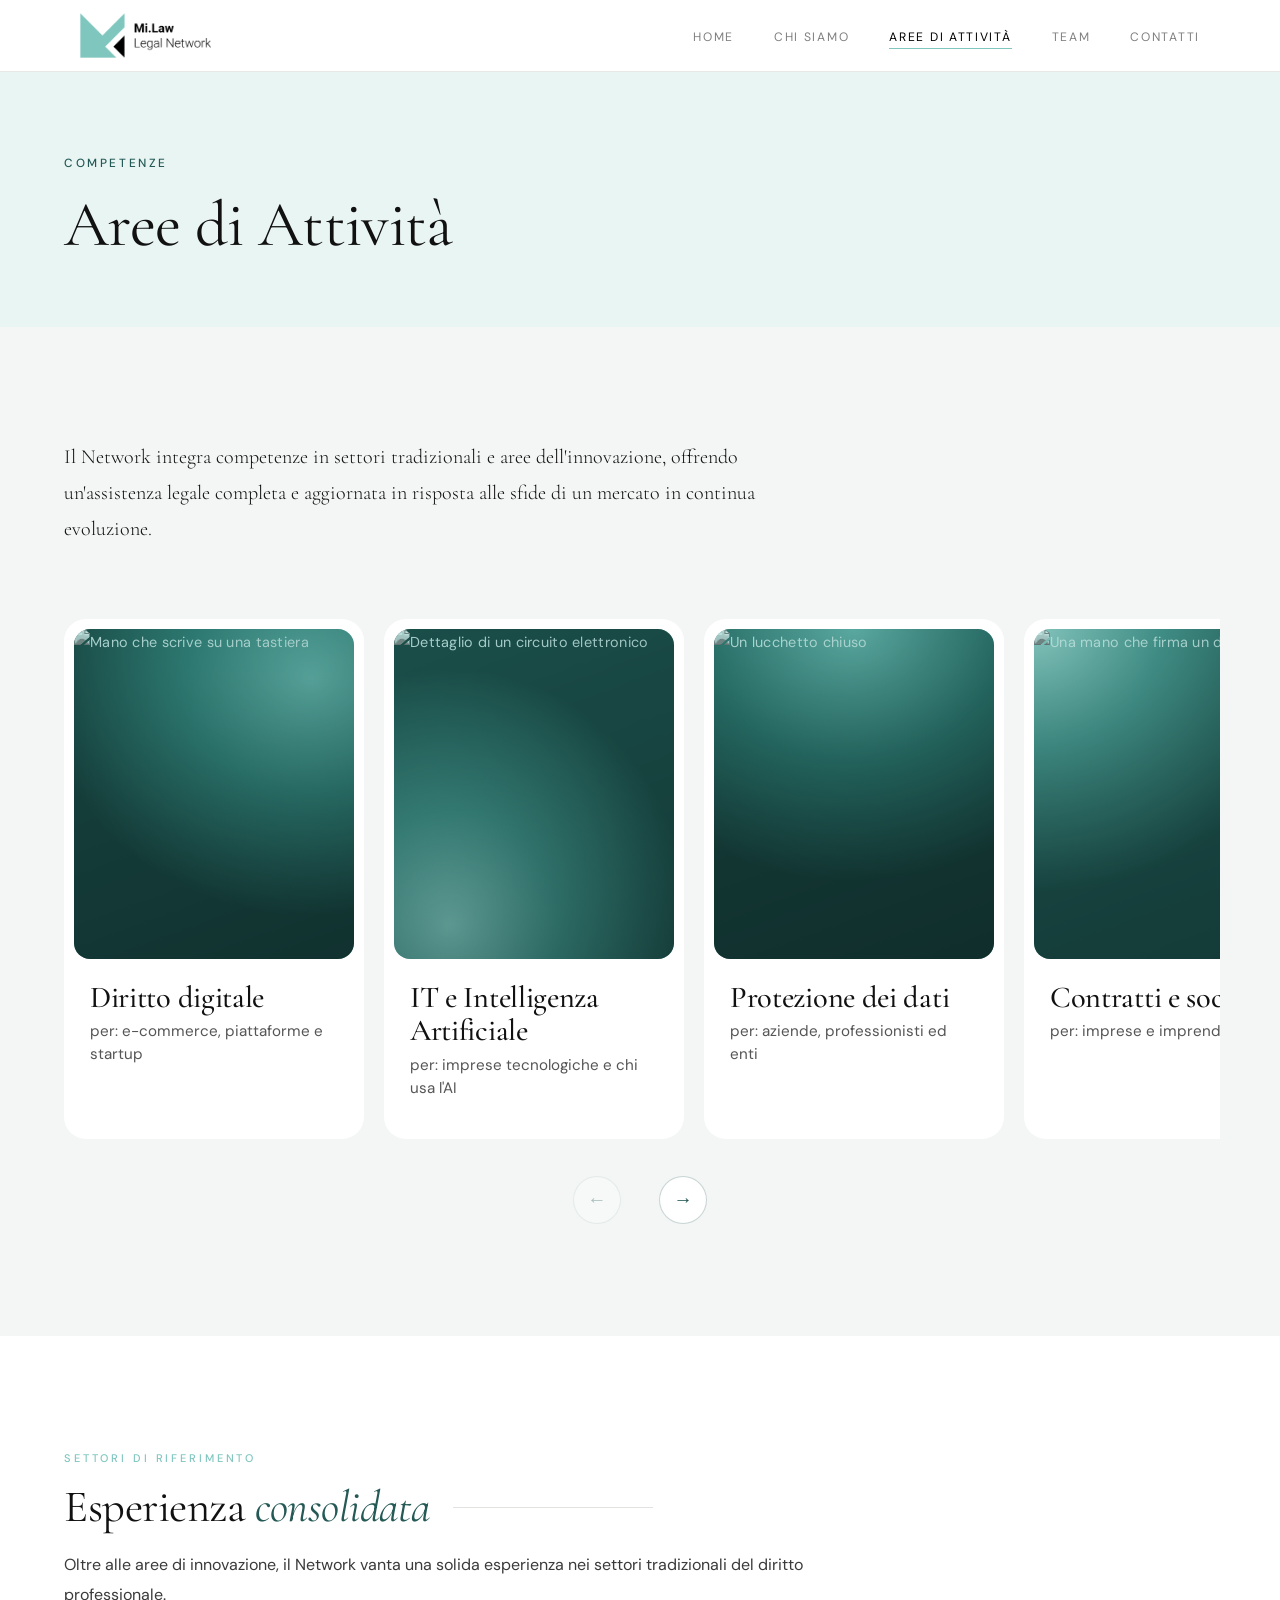
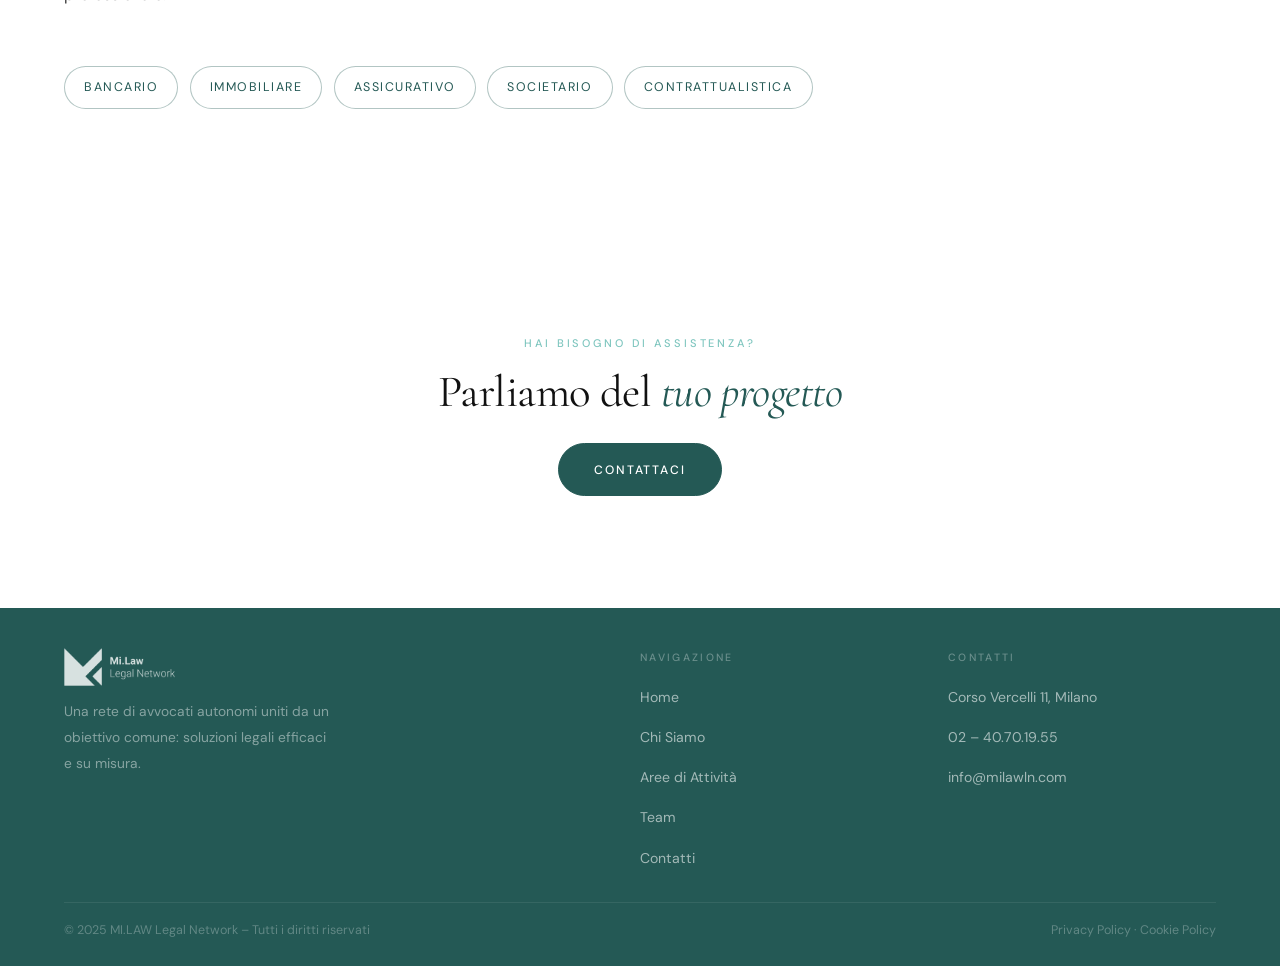
==== commit 790283ed: "Add files via upload" ====
--- a/aree.html
+++ b/aree.html
@@ -7,7 +7,7 @@
   <title>Aree di Attività – MI.LAW Legal Network</title>
   <meta name="description" content="Le aree di attività di MI.LAW: Diritto Digitale, IT e AI, Data Protection, Diritto Commerciale, Consumer Law.">
   <link rel="stylesheet" href="style.css">
-  <link rel="stylesheet" href="tema.css?v=3">
+  <link rel="stylesheet" href="tema.css?v=5">
   </head>
 <body>
 
@@ -101,7 +101,7 @@
             </div>
           </article>
           <article class="area-tile">
-            <div class="tile-visual v5"><img src="https://images.unsplash.com/photo-1577705998148-6da4f3963bc8?w=900&q=75&auto=format&fit=crop" alt="Un pacco di cartone consegnato" loading="lazy"></div>
+            <div class="tile-visual v5"><img src="https://images.unsplash.com/photo-1483985988355-763728e1935b?w=900&q=75&auto=format&fit=crop" alt="Mani che tengono delle buste della spesa" loading="lazy"></div>
             <div class="tile-body">
               <h3>Tutela dei consumatori</h3>
               <p class="tile-per">per: privati e aziende che vendono online</p>
@@ -131,11 +131,11 @@
           <p style="margin-top:1rem;">Oltre alle aree di innovazione, il Network vanta una solida esperienza nei settori tradizionali del diritto professionale.</p>
         </div>
         <div style="display:flex; flex-wrap:wrap; gap:0.7rem; margin-top:2rem;">
-          <span style="border:1px solid var(--teal); color:var(--teal); padding:0.5rem 1.2rem; font-size:0.76rem; letter-spacing:0.14em; text-transform:uppercase; font-family:var(--sans);">Bancario</span>
-          <span style="border:1px solid var(--teal); color:var(--teal); padding:0.5rem 1.2rem; font-size:0.76rem; letter-spacing:0.14em; text-transform:uppercase; font-family:var(--sans);">Immobiliare</span>
-          <span style="border:1px solid var(--teal); color:var(--teal); padding:0.5rem 1.2rem; font-size:0.76rem; letter-spacing:0.14em; text-transform:uppercase; font-family:var(--sans);">Assicurativo</span>
-          <span style="border:1px solid var(--teal); color:var(--teal); padding:0.5rem 1.2rem; font-size:0.76rem; letter-spacing:0.14em; text-transform:uppercase; font-family:var(--sans);">Societario</span>
-          <span style="border:1px solid var(--teal); color:var(--teal); padding:0.5rem 1.2rem; font-size:0.76rem; letter-spacing:0.14em; text-transform:uppercase; font-family:var(--sans);">Contrattualistica</span>
+          <span class="settore-tag">Bancario</span>
+          <span class="settore-tag">Immobiliare</span>
+          <span class="settore-tag">Assicurativo</span>
+          <span class="settore-tag">Societario</span>
+          <span class="settore-tag">Contrattualistica</span>
         </div>
       </div>
     </section>
@@ -175,7 +175,7 @@
           <h4>Contatti</h4>
           <ul>
             <li><a href="https://maps.google.com?q=Corso+Vercelli+11+Milano" target="_blank" rel="noopener">Corso Vercelli 11, Milano</a></li>
-            <li><a href="tel:024070195502">02 – 40.70.19.55</a></li>
+            <li><a href="tel:+390240701955">02 – 40.70.19.55</a></li>
             <li><a href="mailto:info@milawln.com">info@milawln.com</a></li>
           </ul>
         </div>
--- a/tema.css
+++ b/tema.css
@@ -276,3 +276,154 @@
 @media (hover: hover) {
   .area-tile:hover .tile-visual img { transform: scale(1.06); }
 }
+
+/* ============================================================
+   Team: stessa forma delle card delle aree (angoli arrotondati,
+   cornice bianca, foto arrotondata all'interno)
+   ============================================================ */
+.team-grid { gap: 20px; }
+.flip-card {
+  background: var(--white); border-radius: 22px; padding: 10px;
+  transition: box-shadow .35s ease, transform .35s ease;
+}
+.flip-card-inner { inset: 10px; border-radius: 16px; overflow: hidden; }
+.flip-front, .flip-back { border-radius: 16px; }
+.flip-front { background: linear-gradient(160deg, #b9c9c6 0%, #8fa7a3 100%); }
+.flip-front-content { background: linear-gradient(to top, rgba(15,46,44,.82) 0%, rgba(15,46,44,.35) 65%, transparent 100%); }
+.flip-front::before { display: none; }
+.flip-photo { filter: grayscale(1) contrast(1.05); }
+.flip-back-cta { border-radius: 999px; background: var(--acqua); color: #0f2e2c; }
+.flip-back-cta:hover { background: #fff; }
+.flip-tag { border-radius: 999px; }
+@media (hover: hover) {
+  .flip-card:hover { box-shadow: 0 18px 40px -18px rgba(31,77,74,.35); transform: translateY(-4px); }
+}
+/* telefono: foto arrotondata sopra, dettagli sotto dentro la stessa card */
+@media (hover: none) {
+  .flip-card { padding: 10px; }
+  .flip-card-inner { border-radius: 16px; }
+  .flip-front { border-radius: 16px 16px 0 0; }
+  .flip-back { border-radius: 0 0 16px 16px; }
+}
+
+/* Profilo: riquadro foto arrotondato */
+.profile-photo-wrap { border-radius: 18px !important; overflow: hidden; }
+/* la cornice toglie spazio: card un po' più alte e retro più compatto */
+@media (hover: hover) {
+  .flip-card { height: 440px; }
+  .flip-back { padding: 1.6rem 1.6rem 1.4rem; }
+  .flip-back-desc { -webkit-line-clamp: 6; }
+  .flip-back-cta { margin-top: .8rem; }
+}
+
+/* ============================================================
+   Stesso linguaggio in tutto il sito: angoli arrotondati,
+   bottoni ed etichette a pillola
+   ============================================================ */
+:root { --r-card: 22px; --r-inner: 16px; --r-field: 12px; }
+
+/* Bottoni a pillola */
+.btn, .btn-primary, .btn-secondary, .btn-light, .btn-teal, .btn-ink, .cookie-btn { border-radius: 999px; }
+.form-submit .btn { border-radius: 999px; }
+
+/* Home: situazioni come card separate */
+.sit-grid { gap: 20px; background: none; border: 0; }
+.sit { border-radius: var(--r-card); transition: box-shadow .35s ease, transform .35s ease; }
+.sit::before { display: none; }
+.sit::after { border-radius: var(--r-card); }
+@media (hover: hover) {
+  .sit:hover { box-shadow: 0 18px 40px -18px rgba(31,77,74,.35); transform: translateY(-4px); }
+}
+/* Home: passaggi */
+.steps li { border-radius: var(--r-card); border-top: 0; box-shadow: inset 0 3px 0 var(--acqua); }
+
+/* Chi siamo: valori */
+.valori-grid { display: grid; grid-template-columns: repeat(auto-fit, minmax(220px, 1fr)); gap: 20px; margin-top: 3rem; }
+.valore-card { border-radius: var(--r-card); }
+.valore-card { border-color: transparent; }
+.valore-card::before { display: none; }
+.section-alt .valore-card { transition: box-shadow .35s ease, transform .35s ease; }
+@media (hover: hover) {
+  .valore-card:hover { box-shadow: 0 18px 40px -18px rgba(31,77,74,.3); transform: translateY(-4px); background: var(--white); }
+}
+
+/* Aree: settori come pillole */
+.settore-tag {
+  display: inline-block; border: 1px solid rgba(36,89,85,.35); color: var(--acqua-scuro); background: var(--white);
+  padding: .55rem 1.2rem; border-radius: 999px; font-size: .78rem; letter-spacing: .12em; text-transform: uppercase; font-family: var(--sans);
+}
+
+/* Contatti: modulo, orari e mappa */
+.form-wrapper { border-radius: var(--r-card); border: 0; background: #f3f6f5; }
+.form-group input, .form-group textarea, .form-group select { border-radius: var(--r-field); }
+.orari-block { border-radius: var(--r-inner); border-left: 0; background: var(--acqua-chiaro); }
+.map-block { border-radius: var(--r-card); border: 0; background: var(--acqua-chiaro); }
+.privacy-row input[type="checkbox"] { border-radius: 4px; }
+
+/* Profilo: blocchi laterali in un'unica card arrotondata */
+.profile-sidebar { border-radius: var(--r-card); overflow: hidden; }
+.sidebar-tag { border-radius: 999px !important; }
+
+/* Banner dei cookie */
+.cookie-modal-box { border-radius: var(--r-card); }
+/* bottoni sempre visibili nelle sezioni (l'animazione serviva solo al vecchio hero) */
+.section .btn-group { opacity: 1; animation: none; }
+
+/* ============================================================
+   Forma arrotondata su tutto il sito (stesso linguaggio di Aree e Team)
+   Card: 22px · riquadri interni: 16px · campi: 12px · bottoni: a pillola
+   ============================================================ */
+:root { --r-card: 22px; --r-inner: 16px; --r-field: 12px; }
+
+/* Bottoni a pillola */
+.btn, .tiles-nav button, .callbar a { border-radius: 999px; }
+.callbar a { border-radius: 0; }
+.cookie-btn { border-radius: 999px; }
+
+/* Home — situazioni: card separate invece della griglia a righe */
+.sit-grid { gap: 16px; background: none; border: 0; }
+.sit { border-radius: var(--r-card); box-shadow: 0 1px 0 rgba(36,89,85,.06); }
+.sit::before { display: none; }
+@media (hover: hover) {
+  .sit { transition: background .28s ease, box-shadow .35s ease, transform .35s ease; }
+  .sit:hover { box-shadow: 0 18px 40px -20px rgba(31,77,74,.35); transform: translateY(-4px); }
+}
+#situazioni { background: #f3f6f5; }
+
+/* Home — come funziona */
+.steps li { border-radius: var(--r-card); border-top: 0; position: relative; overflow: hidden; }
+.steps li::before { content: ''; position: absolute; left: 0; right: 0; top: 0; height: 4px; background: var(--acqua); }
+
+/* Home — fascia finale: un riquadro arrotondato dentro la pagina */
+.cta-acqua { background: var(--white); padding: 0 1.5rem 5rem; }
+.cta-acqua .cta-inner { background: var(--acqua); border-radius: 28px; padding: 3.5rem 3.5rem; max-width: 1200px; }
+
+/* Chi siamo — valori */
+.valori-grid { gap: 16px !important; background: none !important; border: 0 !important; }
+.valore-card { border-radius: var(--r-card); border: 0 !important; background: var(--white); }
+.valore-card::before { display: none; }
+.valore-card:hover { background: var(--acqua-chiaro); }
+.valore-card:hover h3 { color: var(--acqua-scuro); }
+.section-alt { background: #f3f6f5; }
+
+/* Contatti */
+.form-wrapper { border-radius: var(--r-card); border: 0; background: #f3f6f5; }
+.form-group input, .form-group textarea, .form-group select { border-radius: var(--r-field); }
+.form-group input:focus, .form-group textarea:focus, .form-group select:focus { border-color: var(--acqua-scuro); }
+.form-submit .btn { border-radius: 999px; }
+.orari-block { border-radius: var(--r-inner); border-left: 0; background: var(--acqua-chiaro); }
+.map-block { border-radius: var(--r-card); border: 0; background: var(--acqua-chiaro); }
+#form-success, .form-done { border-radius: var(--r-inner); border-left: 0 !important; }
+
+/* Profilo */
+.sidebar-block { border-radius: var(--r-card); margin-bottom: 12px !important; background: #f3f6f5 !important; }
+.sidebar-tag { border-radius: 999px; }
+.profile-lang-tag { border-radius: 999px; }
+
+/* Aree — settori tradizionali */
+.pill, .settore-tag { border-radius: 999px; }
+
+@media (max-width: 600px) {
+  .cta-acqua { padding: 0 1rem 3.5rem; }
+  .cta-acqua .cta-inner { padding: 2.4rem 1.6rem; border-radius: var(--r-card); }
+}
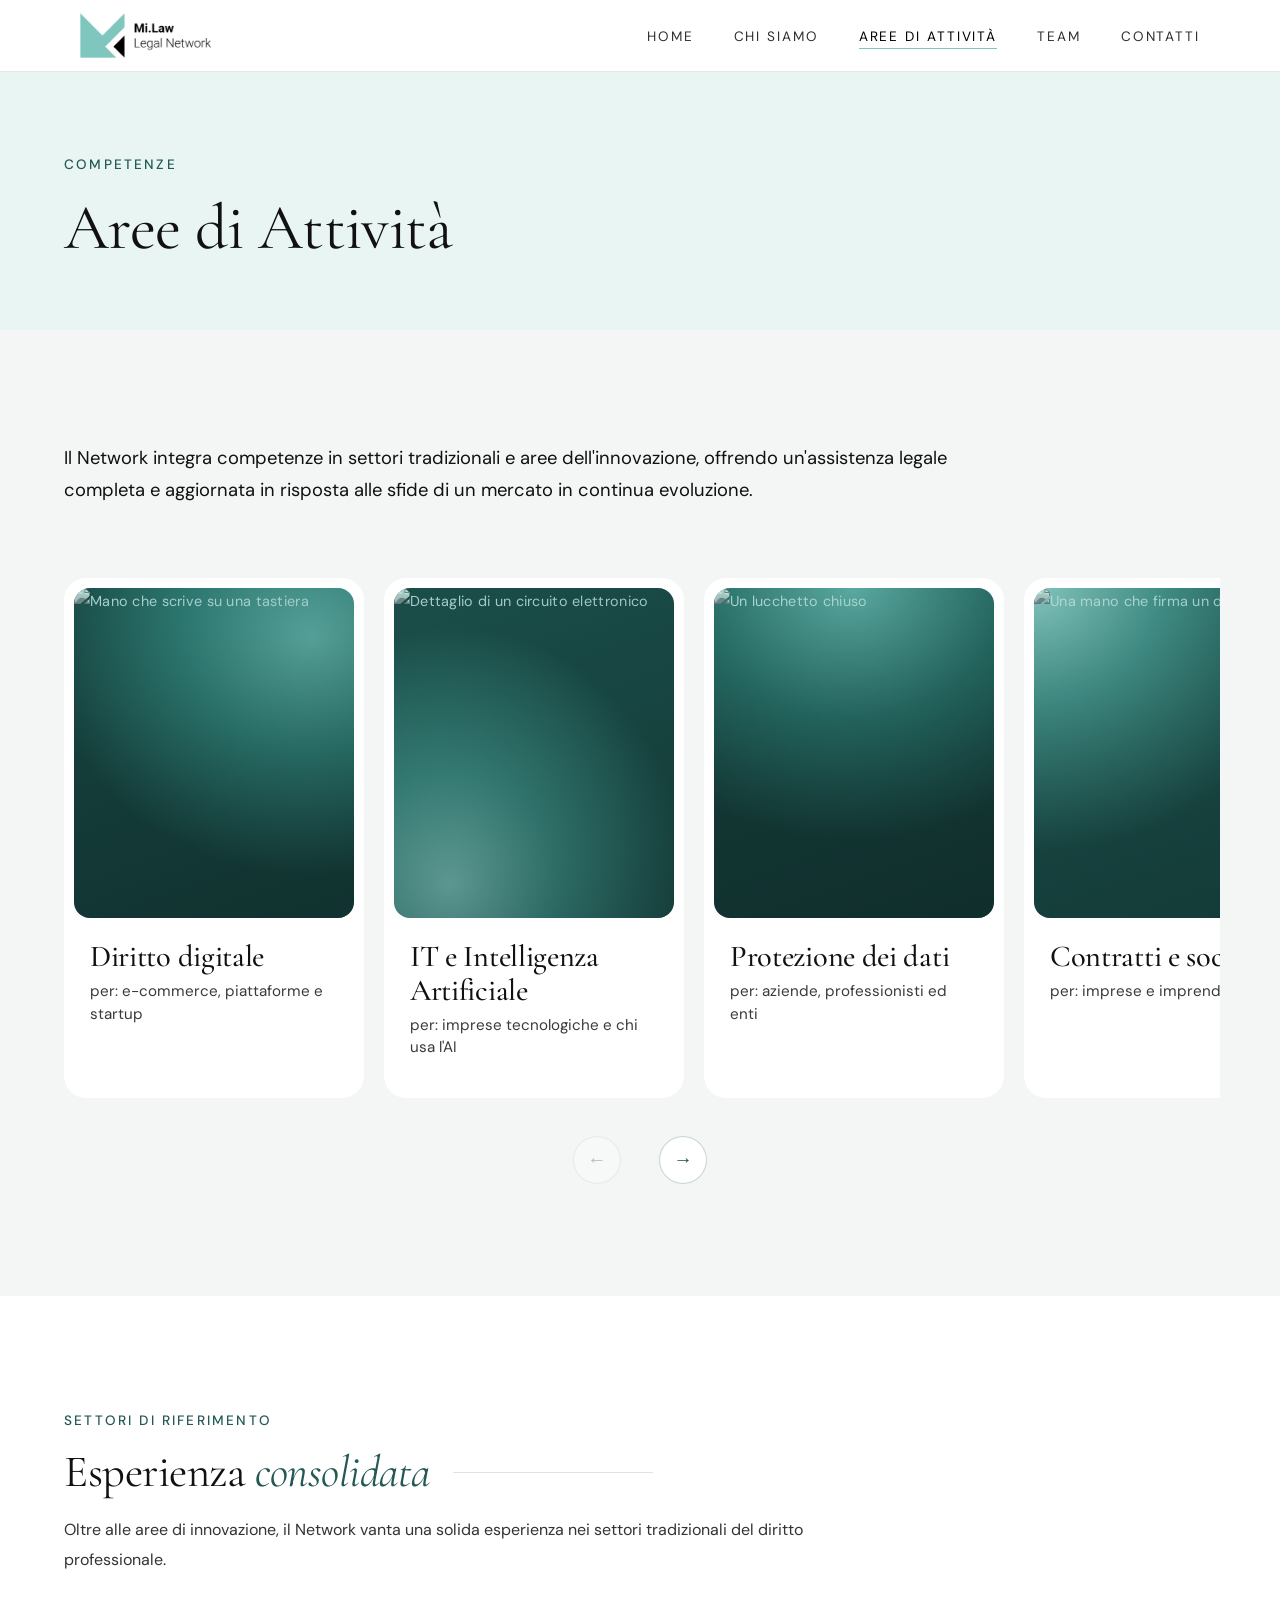
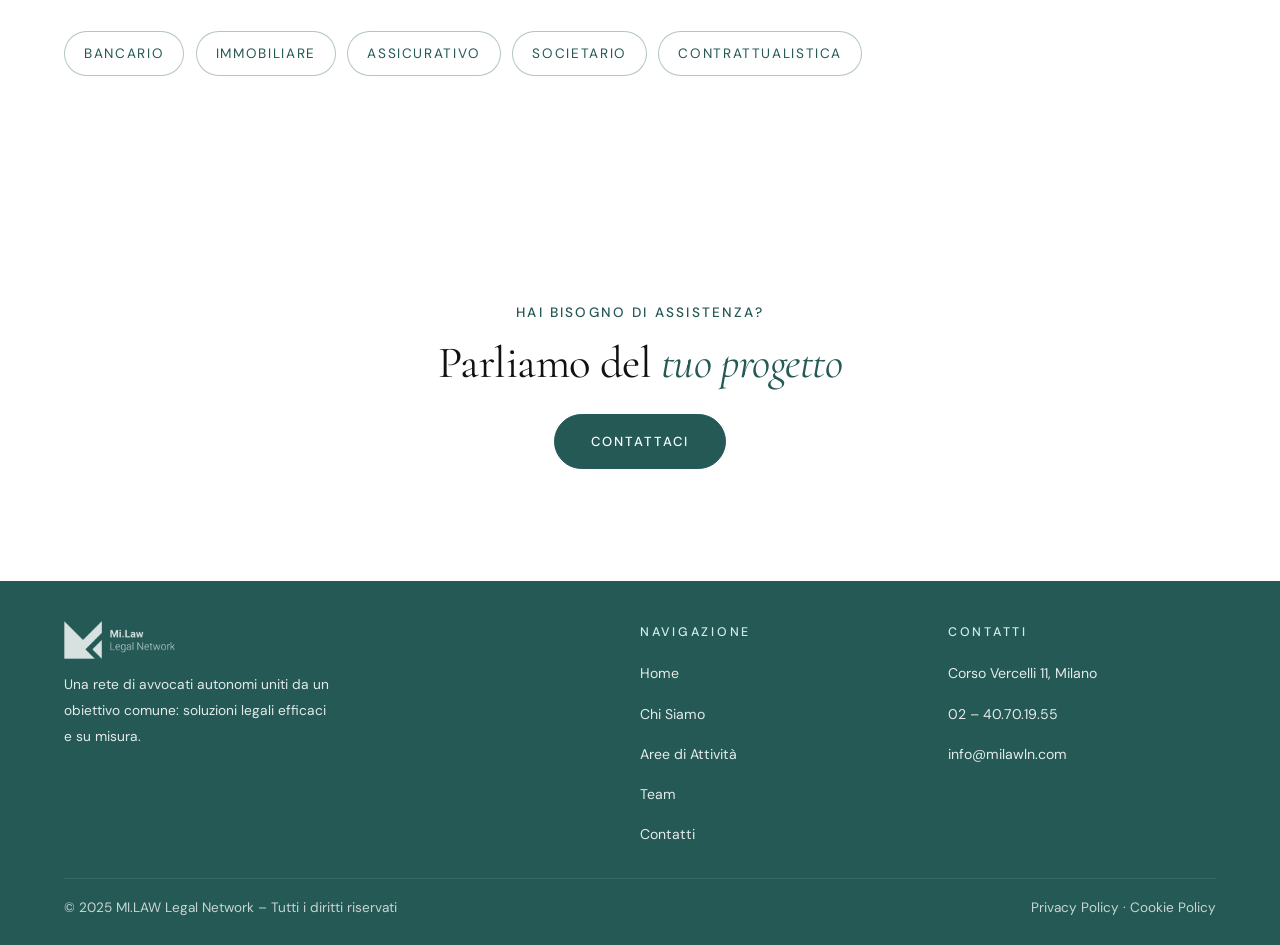
==== commit 10469269: "Add files via upload" ====
--- a/aree.html
+++ b/aree.html
@@ -7,7 +7,7 @@
   <title>Aree di Attività – MI.LAW Legal Network</title>
   <meta name="description" content="Le aree di attività di MI.LAW: Diritto Digitale, IT e AI, Data Protection, Diritto Commerciale, Consumer Law.">
   <link rel="stylesheet" href="style.css">
-  <link rel="stylesheet" href="tema.css?v=5">
+  <link rel="stylesheet" href="tema.css?v=6">
   </head>
 <body>
 
@@ -43,7 +43,7 @@
 
     <section class="section tiles-section" style="padding-bottom:2rem;">
       <div class="container fade-in">
-        <p style="font-family:var(--serif); font-size:1.25rem; line-height:1.8; font-weight:300; color:var(--text); max-width:72ch;">
+        <p style="font-family:var(--sans); font-size:1.15rem; line-height:1.75; font-weight:400; color:var(--text); max-width:72ch;">
           Il Network integra competenze in settori tradizionali e aree dell'innovazione, offrendo un'assistenza legale completa e aggiornata in risposta alle sfide di un mercato in continua evoluzione.
         </p>
       </div>
--- a/tema.css
+++ b/tema.css
@@ -427,3 +427,59 @@
   .cta-acqua { padding: 0 1rem 3.5rem; }
   .cta-acqua .cta-inner { padding: 2.4rem 1.6rem; border-radius: var(--r-card); }
 }
+
+/* ============================================================
+   Leggibilità (WCAG AA): testo lungo senza grazie, pesi pieni,
+   etichette più grandi e contrastate, niente testo minuscolo
+   ============================================================ */
+body { color: #1f1f1f; }
+p { color: #333; }
+
+/* Il corsivo/serif resta solo per i titoli: i paragrafi lunghi vanno in DM Sans */
+.profile-bio, .profile-bio p {
+  font-family: var(--sans) !important; font-weight: 400 !important;
+  font-size: 1.08rem !important; line-height: 1.8 !important; color: #2a2a2a !important;
+}
+.profile-bio p + p { margin-top: 1.2rem !important; }
+
+/* Etichette maiuscole: più grandi e in verde acqua scuro (contrasto oltre 7:1) */
+.section-tag, .sidebar-block-title, .contact-label, .page-hero .page-hero-sub,
+.profile-role, .profile-back, .profile-lang-tag {
+  font-size: 0.8rem !important; letter-spacing: 0.16em !important; color: var(--acqua-scuro) !important; font-weight: 500 !important;
+}
+.hero-cover-tag { font-size: 0.8rem !important; color: #cfeeea !important; }
+.cta-acqua .section-tag { color: #0f2e2c !important; }
+
+/* Profilo: anni e dettagli della formazione */
+.formation-year { font-family: var(--sans) !important; font-size: 0.92rem !important; color: var(--acqua-scuro) !important; font-weight: 500 !important; }
+.formation-desc, .formation-list li { font-size: 0.98rem !important; }
+.albo-note, .sidebar-email { font-size: 0.95rem !important; color: #333 !important; }
+.sidebar-tag { font-size: 0.85rem !important; color: #222 !important; }
+
+/* Testi piccoli: almeno 14-15px e ben scuri */
+.form-note, .privacy-row label, .contact-value, .tile-per, .sit .who, .team-more p { font-size: 0.95rem !important; color: #3a3a3a !important; }
+.form-group label { font-size: 0.8rem !important; color: #2a2a2a !important; }
+.form-group input::placeholder, .form-group textarea::placeholder { color: #6b6b6b; }
+.flip-role { font-size: 0.72rem !important; color: #cfeeea !important; }
+.flip-front .flip-areas { font-size: 0.88rem !important; color: rgba(255,255,255,.9) !important; }
+.flip-tag { font-size: 0.7rem !important; }
+.area-desc { color: #3a3a3a !important; }
+
+/* Piè di pagina: testo più chiaro sul verde scuro */
+footer p, footer li, footer a { color: rgba(255,255,255,.88) !important; }
+footer h4 { color: #cfeeea !important; font-size: 0.78rem !important; }
+.footer-bottom p, .footer-bottom a { font-size: 0.85rem !important; color: rgba(255,255,255,.75) !important; }
+
+/* Menu: un filo più grande e più scuro */
+.nav-links a { font-size: 0.8rem; color: #2f2f2f; }
+
+/* Link riconoscibili anche senza colore */
+main p a:not(.btn) { text-decoration: underline; text-underline-offset: 3px; }
+/* ultimi ritocchi di contrasto e dimensione */
+.form-title em { color: var(--acqua-scuro) !important; }
+.map-block a { color: var(--acqua-scuro) !important; text-decoration: underline; }
+.section-tag, .sidebar-block-title, .contact-label, .page-hero .page-hero-sub,
+.profile-role, .profile-back, .profile-lang-tag, .nav-links a, .settore-tag { font-size: 0.85rem !important; }
+.btn, .sit .go, .tile-more a, .link-acqua { font-size: 0.82rem !important; }
+.profile-photo-placeholder { font-size: 0.8rem !important; }
+.profile-bio { max-width: 66ch; }
